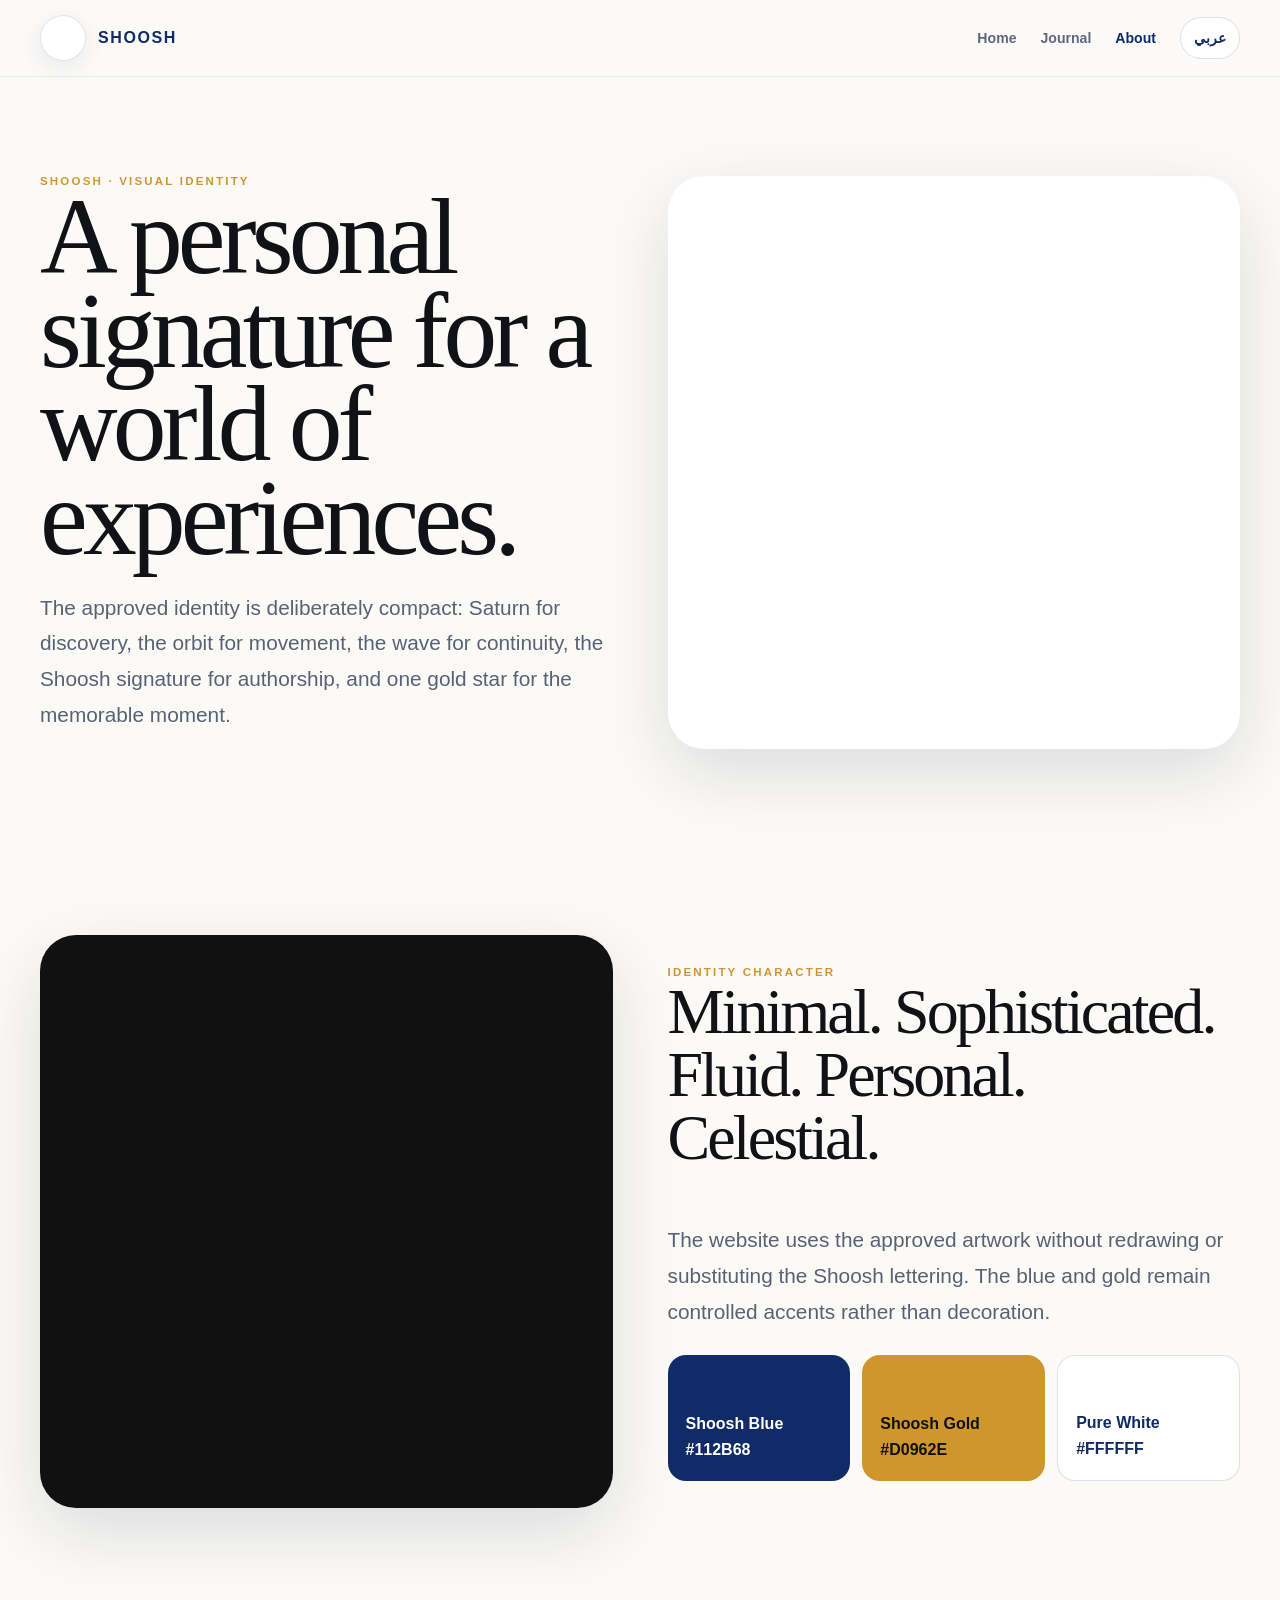
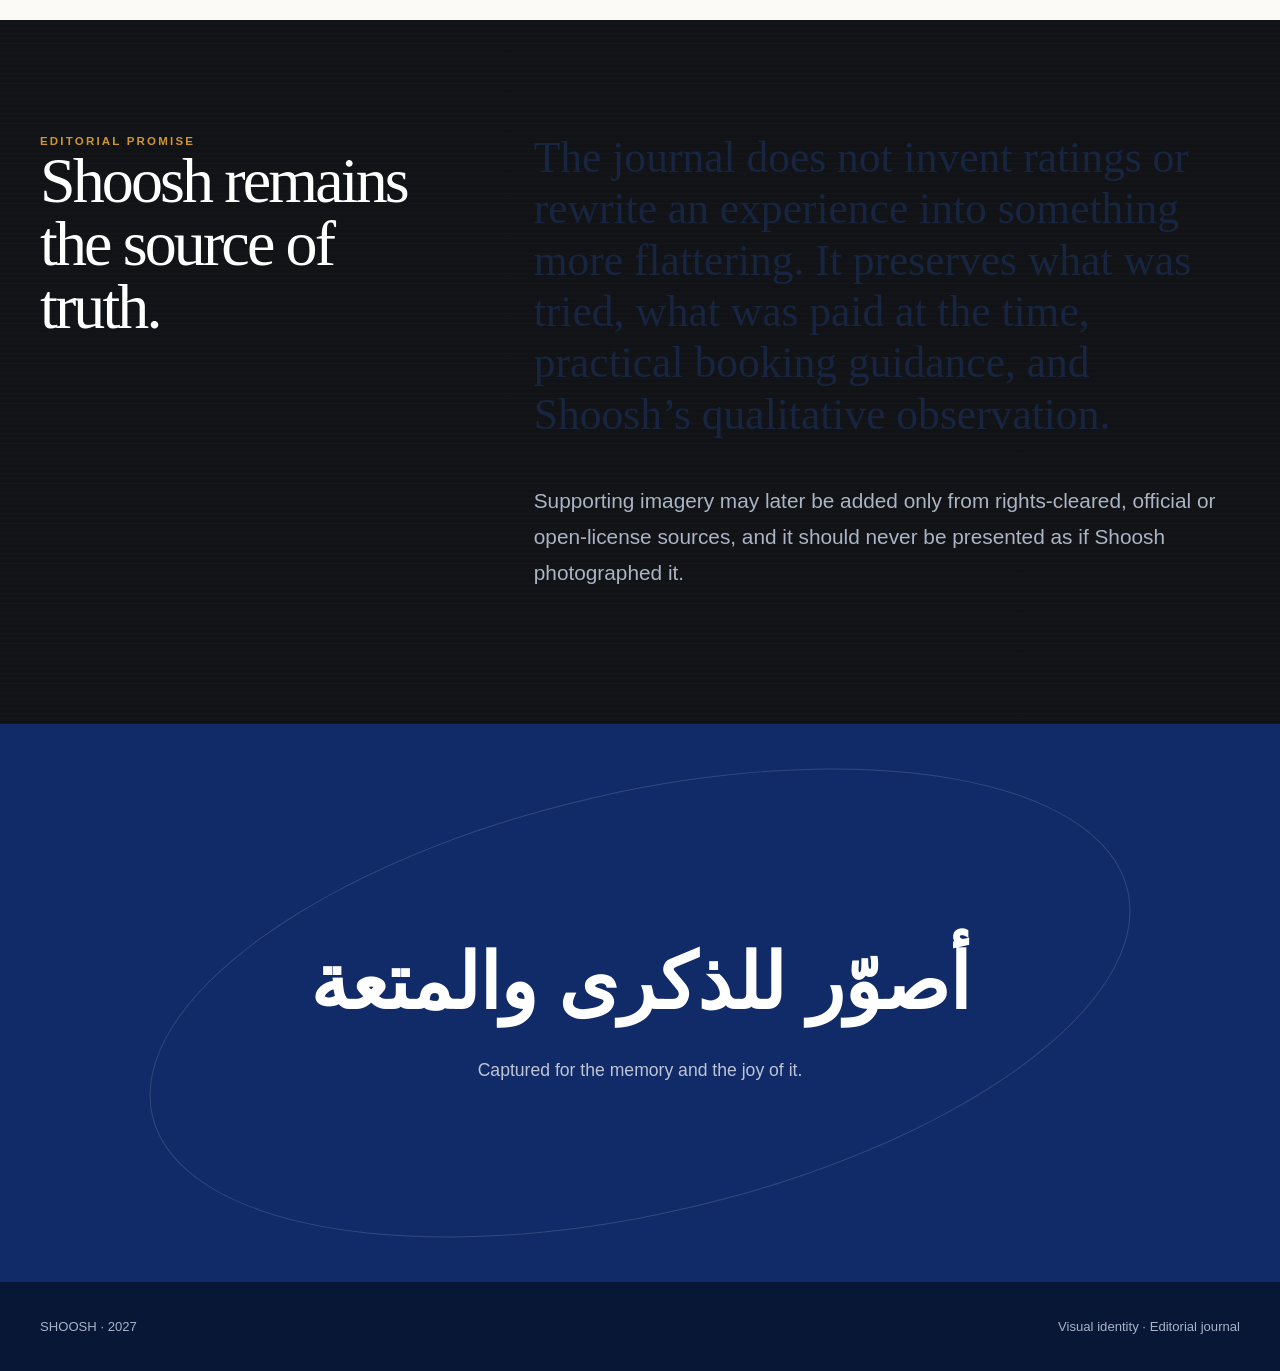
==== about/index.html @ 34177a8e "Add Shoosh identity and editorial principles page" ====
<!doctype html><html lang="en" dir="ltr"><head><meta charset="utf-8"><meta name="viewport" content="width=device-width,initial-scale=1"><meta name="theme-color" content="#112B68"><title>About — Shoosh</title><meta name="description" content="The Shoosh 2027 identity and editorial point of view."><link rel="canonical" href="https://ahmedyyya.github.io/Shoosh/about/"><link rel="stylesheet" href="../assets/css/main.css"></head><body><a class="skip" href="#content">Skip to content</a><header class="site-header"><div class="shell nav"><a class="brand" href="/Shoosh/"><span class="brand-mark" data-brand="primary"></span><span>SHOOSH</span></a><nav class="nav-links"><a href="/Shoosh/" data-i18n="home">Home</a><a href="/Shoosh/journal/" data-i18n="journal">Journal</a><a href="/Shoosh/about/" aria-current="page" data-i18n="about">About</a><button class="lang" data-lang-toggle type="button">عربي</button></nav></div></header><main id="content"><section class="about-hero"><div class="shell identity-grid"><div><div class="eyebrow">SHOOSH · VISUAL IDENTITY</div><h1 data-en="A personal signature for a world of experiences." data-ar="توقيع شخصي لعالم من التجارب.">A personal signature for a world of experiences.</h1><p class="lead" data-en="The approved identity is deliberately compact: Saturn for discovery, the orbit for movement, the wave for continuity, the Shoosh signature for authorship, and one gold star for the memorable moment." data-ar="الهوية المعتمدة مقصودة في بساطتها: زحل للاكتشاف، والمدار للحركة، والموجة للاستمرارية، وتوقيع سوش للحضور الشخصي، ونجمة ذهبية واحدة للحظة التي تستحق أن تبقى.">The approved identity is deliberately compact: Saturn for discovery, the orbit for movement, the wave for continuity, the Shoosh signature for authorship, and one gold star for the memorable moment.</p></div><div class="identity-mark" data-brand="primary" aria-label="Approved Shoosh primary mark"></div></div></section><section class="section"><div class="shell identity-grid"><div class="metal-panel" data-brand="metallic" aria-label="Shoosh metallic identity application"></div><div><div class="eyebrow" data-en="Identity character" data-ar="طابع الهوية">Identity character</div><h2 data-en="Minimal. Sophisticated. Fluid. Personal. Celestial." data-ar="بسيطة. راقية. انسيابية. شخصية. سماوية.">Minimal. Sophisticated. Fluid. Personal. Celestial.</h2><p class="lead" data-en="The website uses the approved artwork without redrawing or substituting the Shoosh lettering. The blue and gold remain controlled accents rather than decoration." data-ar="يستخدم الموقع العمل الفني المعتمد دون إعادة رسم أو استبدال حروف سوش. ويبقى الأزرق والذهبي عنصرين منضبطين في الهوية لا مجرد زخرفة.">The website uses the approved artwork without redrawing or substituting the Shoosh lettering. The blue and gold remain controlled accents rather than decoration.</p><div class="swatches"><div class="swatch blue"><span>Shoosh Blue</span><strong>#112B68</strong></div><div class="swatch gold"><span>Shoosh Gold</span><strong>#D0962E</strong></div><div class="swatch white"><span>Pure White</span><strong>#FFFFFF</strong></div></div></div></div></section><section class="section dark"><div class="shell"><div class="philosophy"><div><div class="eyebrow" data-en="Editorial promise" data-ar="الوعد التحريري">Editorial promise</div><h2 data-en="Shoosh remains the source of truth." data-ar="سوش تبقى مصدر الحقيقة.">Shoosh remains the source of truth.</h2></div><div><p class="statement" data-en="The journal does not invent ratings or rewrite an experience into something more flattering. It preserves what was tried, what was paid at the time, practical booking guidance, and Shoosh’s qualitative observation." data-ar="لا تخترع اليوميات تقييماً رقمياً ولا تعيد صياغة التجربة لتبدو أفضل. بل تحفظ ما تم تجربته، والأسعار وقت الزيارة، ومعلومة الحجز، وملاحظة سوش النوعية.">The journal does not invent ratings or rewrite an experience into something more flattering. It preserves what was tried, what was paid at the time, practical booking guidance, and Shoosh’s qualitative observation.</p><p class="lead" data-en="Supporting imagery may later be added only from rights-cleared, official or open-license sources, and it should never be presented as if Shoosh photographed it." data-ar="يمكن لاحقاً إضافة صور مساندة فقط من مصادر رسمية أو مفتوحة الترخيص وبحقوق استخدام واضحة، ولا تُعرض أبداً كما لو أنها من تصوير سوش.">Supporting imagery may later be added only from rights-cleared, official or open-license sources, and it should never be presented as if Shoosh photographed it.</p></div></div></div></section><section class="manifesto"><div class="shell"><div class="manifesto-ar">أصوّر للذكرى والمتعة</div><div class="manifesto-en">Captured for the memory and the joy of it.</div></div></section></main><footer><div class="shell footer-row"><span>SHOOSH · 2027</span><span>Visual identity · Editorial journal</span></div></footer><script src="../assets/js/media.js" defer></script><script src="../assets/js/app.js" defer></script></body></html>
---- assets/css/main.css ----
:root{--blue:#112B68;--blue-2:#081B45;--gold:#D0962E;--ink:#101218;--muted:#697386;--paper:#FBFAF7;--white:#fff;--line:rgba(17,43,104,.14);--dark:#111317;--radius:28px;--shadow:0 24px 70px rgba(9,25,62,.13);--serif:Georgia,'Times New Roman',serif;--sans:-apple-system,BlinkMacSystemFont,'Segoe UI',Arial,sans-serif}*{box-sizing:border-box}html{scroll-behavior:smooth}body{margin:0;background:var(--paper);color:var(--ink);font-family:var(--sans);line-height:1.6;-webkit-font-smoothing:antialiased}body.rtl{font-family:Tahoma,Arial,sans-serif}::selection{background:var(--gold);color:#081b45}a{color:inherit;text-decoration:none}button,input,select{font:inherit}img{max-width:100%;display:block}.shell{width:min(1200px,calc(100% - 38px));margin:auto}.skip{position:fixed;left:16px;top:-100px;z-index:100;background:#fff;padding:10px 14px;border-radius:10px}.skip:focus{top:16px}.site-header{position:sticky;top:0;z-index:50;background:rgba(251,250,247,.88);backdrop-filter:blur(18px);border-bottom:1px solid rgba(17,43,104,.08)}.nav{height:76px;display:flex;align-items:center;justify-content:space-between;gap:24px}.brand{display:flex;align-items:center;gap:12px;font-weight:900;letter-spacing:.1em;color:var(--blue)}.brand-mark{width:46px;height:46px;border-radius:50%;background:#fff center/cover no-repeat;border:1px solid rgba(17,43,104,.12);box-shadow:0 7px 22px rgba(17,43,104,.08)}.nav-links{display:flex;align-items:center;gap:24px;font-size:.88rem;font-weight:750;color:#31405d}.nav-links a{opacity:.78}.nav-links a:hover,.nav-links a[aria-current=page]{opacity:1;color:var(--blue)}.lang{border:1px solid var(--line);background:#fff;color:var(--blue);font-weight:800;padding:9px 13px;border-radius:999px;cursor:pointer}.menu{display:none}.eyebrow{font-size:.72rem;font-weight:900;letter-spacing:.19em;text-transform:uppercase;color:var(--gold)}h1,h2,h3,p{margin-top:0}h1,h2{font-family:var(--serif);font-weight:500;letter-spacing:-.045em}h1{font-size:clamp(3.6rem,8.4vw,8.2rem);line-height:.87;margin-bottom:25px}h2{font-size:clamp(2.4rem,5vw,4.9rem);line-height:.98}h3{line-height:1.2}.lead{font-size:clamp(1.05rem,1.8vw,1.3rem);line-height:1.72;color:#596274;max-width:720px}.hero{min-height:86vh;display:grid;align-items:center;position:relative;overflow:hidden;background:radial-gradient(circle at 76% 24%,rgba(208,150,46,.12),transparent 24%),radial-gradient(circle at 20% 78%,rgba(17,43,104,.08),transparent 28%),var(--paper)}.hero-grid{padding:86px 0 70px;display:grid;grid-template-columns:1.05fr .95fr;align-items:center;gap:68px}.hero h1 em{font-style:normal;color:var(--blue)}.hero-copy{position:relative;z-index:2}.hero-line{width:95px;height:5px;border-radius:6px;background:linear-gradient(90deg,var(--blue),var(--gold));margin:28px 0}.hero-mark-wrap{display:grid;place-items:center;position:relative;min-height:550px}.hero-mark-wrap:before{content:'';position:absolute;width:78%;aspect-ratio:1;border-radius:50%;box-shadow:0 0 110px rgba(208,150,46,.17)}.hero-mark{width:min(520px,90vw);aspect-ratio:1;background:#fff center/contain no-repeat;border-radius:50%;position:relative;box-shadow:var(--shadow)}.orbit{position:absolute;width:116%;height:43%;border:1px solid rgba(17,43,104,.16);border-radius:50%;transform:rotate(-12deg)}.actions{display:flex;flex-wrap:wrap;gap:11px;margin-top:30px}.button{display:inline-flex;align-items:center;justify-content:center;padding:13px 19px;border:1px solid var(--blue);border-radius:999px;font-weight:850;font-size:.9rem}.button.primary{background:var(--blue);color:#fff}.button:hover{transform:translateY(-1px)}.section{padding:112px 0}.section-head{display:flex;align-items:end;justify-content:space-between;gap:40px;margin-bottom:42px}.section-head>*{margin-bottom:0}.section-head .lead{max-width:470px}.philosophy{display:grid;grid-template-columns:.75fr 1.25fr;gap:70px}.statement{font-family:var(--serif);font-size:clamp(1.8rem,3.4vw,3.3rem);line-height:1.18;color:#172540}.orbit-categories{display:grid;grid-template-columns:repeat(5,1fr);gap:12px;margin-top:55px}.orbit-chip{padding:22px 16px;border:1px solid var(--line);border-radius:22px;background:#fff;min-height:132px;display:flex;flex-direction:column;justify-content:space-between;transition:.25s}.orbit-chip:hover{transform:translateY(-4px);box-shadow:var(--shadow)}.orbit-chip strong{font-family:var(--serif);font-size:1.35rem;color:var(--blue)}.orbit-chip span{font-size:.78rem;color:var(--muted)}.dark{background:var(--dark);color:#fff;position:relative;overflow:hidden}.dark:after{content:'';position:absolute;inset:0;background:repeating-linear-gradient(0deg,rgba(255,255,255,.012) 0 1px,transparent 1px 5px);pointer-events:none}.dark .shell{position:relative;z-index:1}.dark .lead{color:#abb4c4}.feature-grid{display:grid;grid-template-columns:1.25fr .75fr .75fr;grid-auto-rows:300px;gap:16px}.feature-card,.journal-card,.related-card{position:relative;overflow:hidden;border-radius:var(--radius);background:#20252e}.feature-card.big{grid-row:span 2}.media{position:absolute;inset:0;background:linear-gradient(135deg,#263a67,#c49c50);background-size:cover;background-position:center;transition:transform .6s ease}.feature-card:hover .media,.journal-card:hover .media,.related-card:hover .media{transform:scale(1.035)}.shade{position:absolute;inset:0;background:linear-gradient(to top,rgba(5,8,13,.88),rgba(5,8,13,.03) 65%)}.feature-copy{position:absolute;left:23px;right:23px;bottom:21px;z-index:2}.feature-copy .eyebrow{font-size:.66rem}.feature-copy h3{font-family:var(--serif);font-size:1.5rem;margin:7px 0 0}.feature-copy p{font-size:.88rem;color:#c7cfdb;margin:8px 0 0}.journal-tools{display:grid;grid-template-columns:2fr repeat(3,1fr);gap:10px;margin:30px 0}.field{width:100%;border:1px solid var(--line);background:#fff;border-radius:14px;padding:12px 14px;color:#26334f}.result-count{font-size:.82rem;color:var(--muted);margin:4px 0 20px}.journal-grid{display:grid;grid-template-columns:repeat(3,1fr);gap:22px}.journal-card{background:#fff;border:1px solid var(--line);box-shadow:0 9px 35px rgba(17,43,104,.05);min-height:430px;color:var(--ink)}.card-media{height:235px;position:relative;overflow:hidden}.journal-card .media{height:100%}.card-body{padding:20px}.card-top{display:flex;justify-content:space-between;align-items:center;gap:12px;font-size:.72rem}.category{color:var(--gold);text-transform:uppercase;letter-spacing:.13em;font-weight:900}.place{color:var(--muted)}.journal-card h3{font-family:var(--serif);font-size:1.45rem;color:var(--blue);margin:9px 0 8px}.journal-card p{font-size:.9rem;line-height:1.56;color:#687181}.meta-row{display:flex;flex-wrap:wrap;gap:7px;margin-top:15px}.tag{font-size:.68rem;padding:6px 9px;border-radius:999px;background:#f2f4f8;color:#506078}.story-hero{padding:70px 0 40px}.story-grid{display:grid;grid-template-columns:1.1fr .9fr;gap:50px;align-items:end}.story-visual{height:min(68vh,690px);min-height:480px;border-radius:34px;overflow:hidden;position:relative;box-shadow:var(--shadow);background:#263a67}.story-visual .media{position:absolute}.story-title h1{font-size:clamp(3rem,7vw,6.5rem)}.story-kicker{display:flex;flex-wrap:wrap;gap:8px;margin-bottom:17px}.story-kicker span{font-size:.72rem;padding:7px 10px;border-radius:999px;background:#fff;border:1px solid var(--line);color:#526078}.story-body{padding:50px 0 110px}.story-columns{display:grid;grid-template-columns:minmax(0,1.35fr) minmax(280px,.65fr);gap:60px}.prose h2{font-size:2.35rem;margin:45px 0 18px}.prose p{font-size:1.05rem;line-height:1.8;color:#465166}.quote{padding:25px 27px;border-left:4px solid var(--gold);background:#fff;border-radius:0 18px 18px 0;font-family:var(--serif);font-size:1.35rem;line-height:1.55;color:#1f315b}.rtl .quote{border-left:0;border-right:4px solid var(--gold);border-radius:18px 0 0 18px}.dish-list{border-top:1px solid var(--line)}.dish{display:flex;justify-content:space-between;gap:20px;padding:14px 0;border-bottom:1px solid var(--line)}.dish span:last-child{font-weight:850;color:var(--blue);white-space:nowrap}.facts{position:sticky;top:98px;background:#fff;border:1px solid var(--line);border-radius:24px;padding:24px;box-shadow:0 10px 30px rgba(17,43,104,.06)}.facts h3{font-family:var(--serif);font-size:1.4rem;color:var(--blue)}.fact{padding:12px 0;border-bottom:1px solid var(--line)}.fact:last-child{border:0}.fact small{display:block;color:var(--muted);font-size:.68rem;text-transform:uppercase;letter-spacing:.11em}.fact strong{display:block;margin-top:2px}.related{display:grid;grid-template-columns:repeat(3,1fr);gap:16px}.related-card{height:280px}.about-hero{padding:95px 0 70px}.identity-grid{display:grid;grid-template-columns:1fr 1fr;gap:55px;align-items:center}.identity-mark{aspect-ratio:1;border-radius:36px;background:#fff center/80% no-repeat;box-shadow:var(--shadow)}.metal-panel{aspect-ratio:1;border-radius:36px;background:#111 center/cover no-repeat;box-shadow:var(--shadow)}.swatches{display:grid;grid-template-columns:repeat(3,1fr);gap:12px;margin-top:25px}.swatch{border-radius:18px;padding:18px;min-height:126px;display:flex;flex-direction:column;justify-content:flex-end;font-weight:800}.swatch.blue{background:#112B68;color:#fff}.swatch.gold{background:#D0962E;color:#111}.swatch.white{background:#fff;border:1px solid var(--line);color:#112B68}.source-note{padding:22px;border:1px solid var(--line);background:#fff;border-radius:18px;color:#5d6678}.manifesto{min-height:62vh;display:grid;place-items:center;text-align:center;background:var(--blue);color:#fff;position:relative;overflow:hidden}.manifesto:before{content:'';position:absolute;width:1000px;height:420px;border:1px solid rgba(255,255,255,.14);border-radius:50%;transform:rotate(-13deg)}.manifesto>div{position:relative;z-index:1}.manifesto-ar{font-size:clamp(2.3rem,6vw,5.8rem);font-weight:850}.manifesto-en{opacity:.72;font-size:1.1rem;margin-top:12px}footer{background:#081735;color:#a8b3c8;padding:34px 0;font-size:.82rem}.footer-row{display:flex;justify-content:space-between;gap:25px}.empty{grid-column:1/-1;padding:60px;text-align:center;color:var(--muted);background:#fff;border-radius:24px}.reveal{opacity:0;transform:translateY(18px);transition:.65s ease}.reveal.visible{opacity:1;transform:none}.rtl{text-align:right}.rtl .feature-copy{left:23px;right:23px}.rtl .card-top,.rtl .dish,.rtl .footer-row{direction:rtl}@media(max-width:900px){.nav-links a{display:none}.hero-grid,.philosophy,.story-grid,.story-columns,.identity-grid{grid-template-columns:1fr}.hero-grid{padding-top:55px}.hero-mark-wrap{min-height:460px}.feature-grid{grid-template-columns:1fr 1fr;grid-auto-rows:260px}.feature-card.big{grid-column:span 2;grid-row:span 1}.orbit-categories{grid-template-columns:repeat(2,1fr)}.journal-grid{grid-template-columns:repeat(2,1fr)}.journal-tools{grid-template-columns:1fr 1fr}.facts{position:static}.story-title{order:-1}.story-visual{min-height:420px}.identity-grid{gap:25px}}@media(max-width:620px){.shell{width:min(100% - 28px,1200px)}.nav{height:68px}.brand span{font-size:.84rem}.hero{min-height:auto}.hero-grid{padding:55px 0}.hero-mark-wrap{min-height:350px}.hero-mark{width:310px}.section{padding:82px 0}.section-head{display:block}.section-head .lead{margin-top:16px}.orbit-categories{grid-template-columns:1fr 1fr}.feature-grid,.journal-grid,.related{grid-template-columns:1fr}.feature-card.big{grid-column:auto}.journal-tools{grid-template-columns:1fr}.story-visual{min-height:340px;height:52vh}.story-body{padding-bottom:80px}.swatches{grid-template-columns:1fr}.footer-row{display:block}.manifesto{min-height:52vh}}@media(prefers-reduced-motion:reduce){*{scroll-behavior:auto!important}.reveal{opacity:1;transform:none;transition:none}.media{transition:none}}
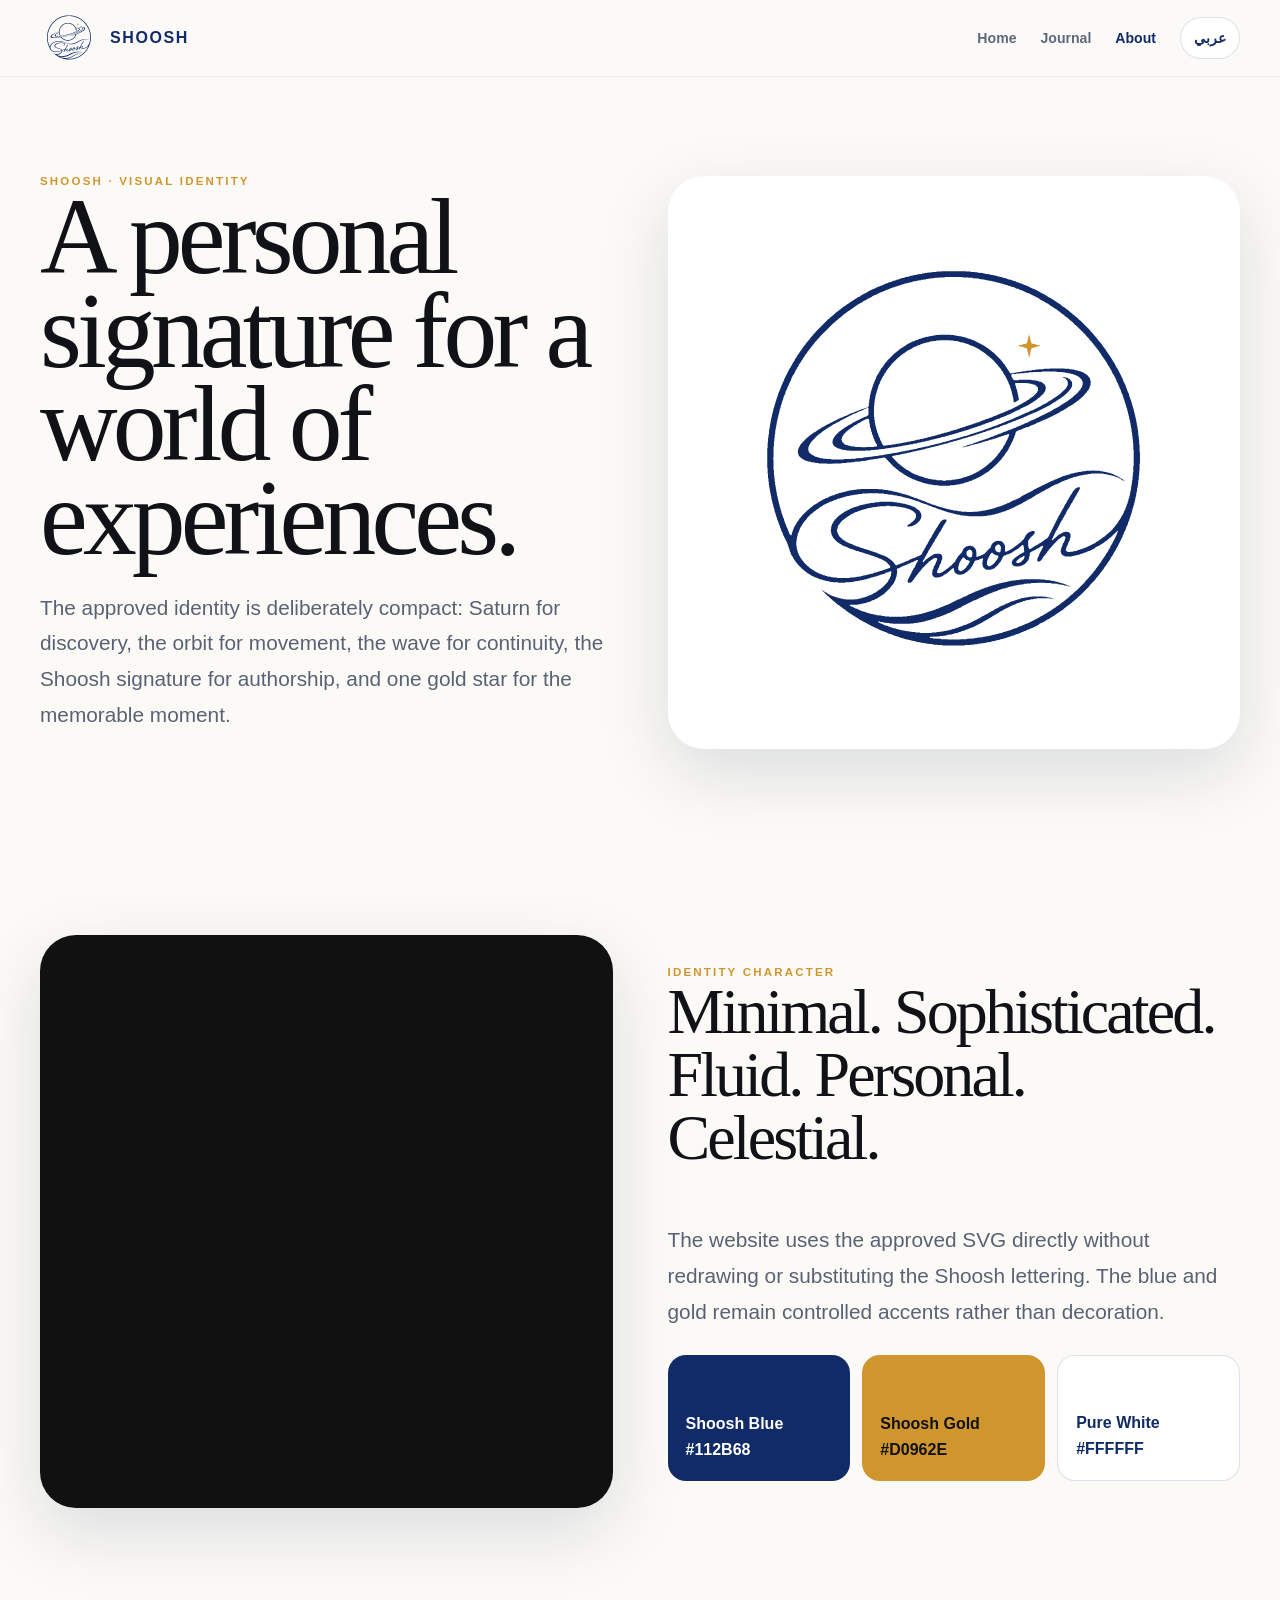
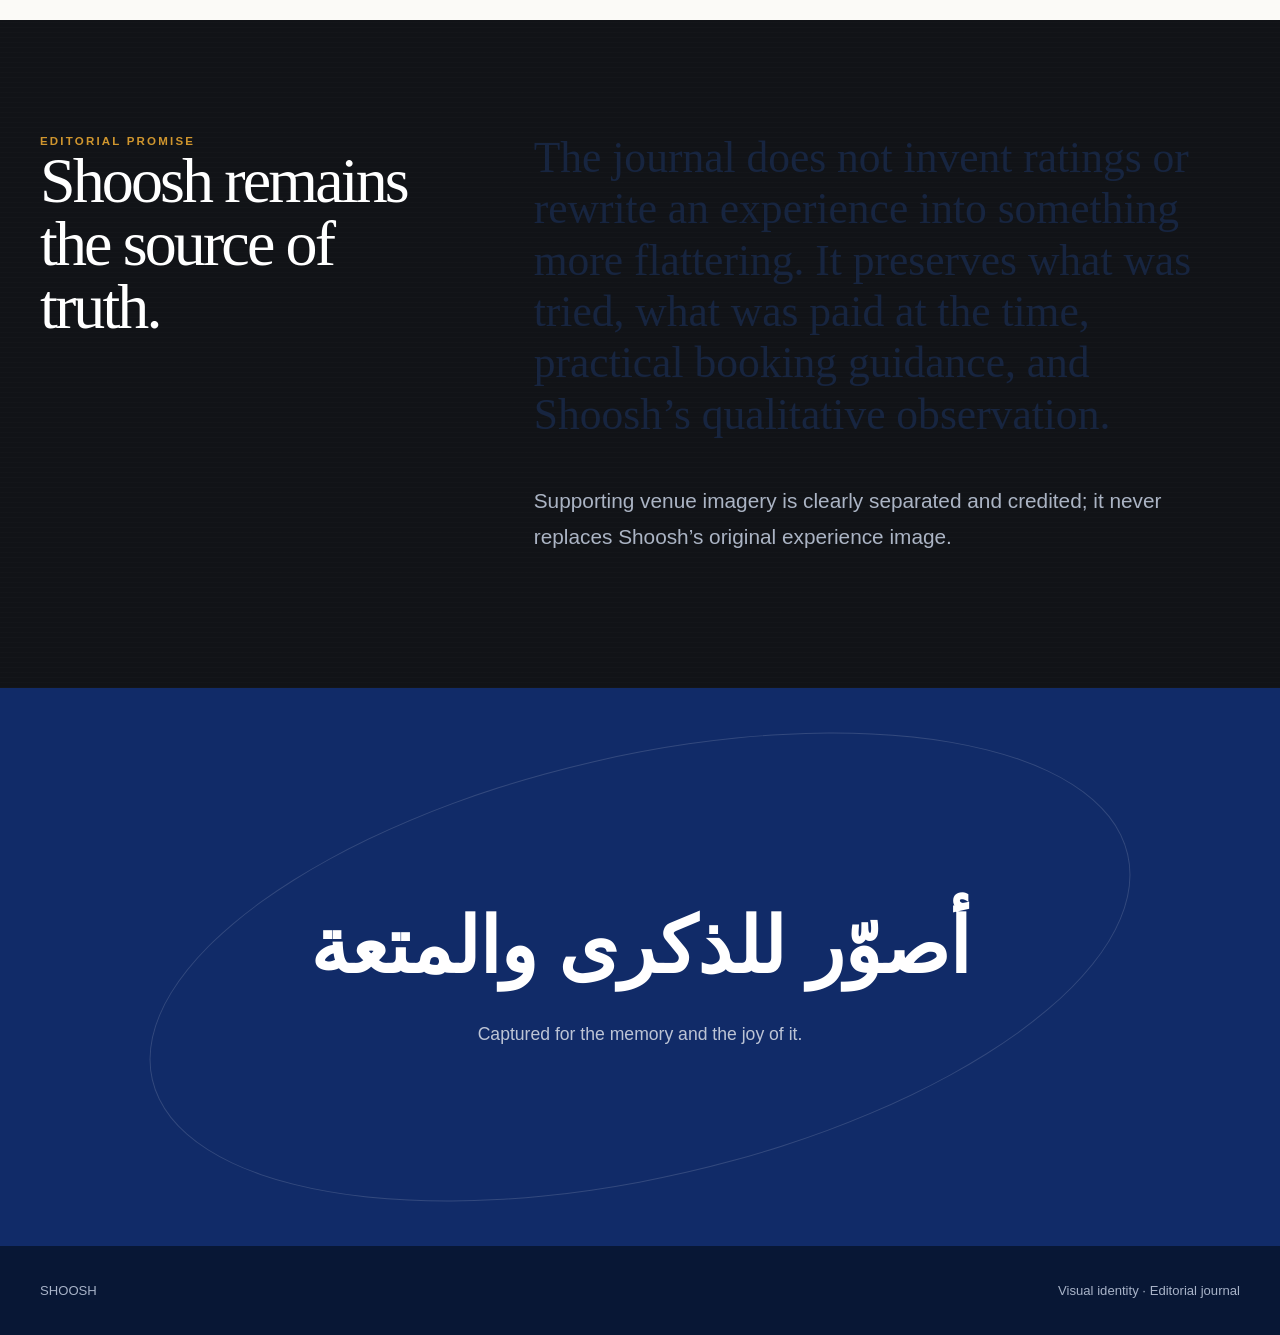
==== commit 90b5c6f0: "Use authoritative Shoosh identity on about page" ====
--- a/about/index.html
+++ b/about/index.html
@@ -1 +1 @@
-<!doctype html><html lang="en" dir="ltr"><head><meta charset="utf-8"><meta name="viewport" content="width=device-width,initial-scale=1"><meta name="theme-color" content="#112B68"><title>About — Shoosh</title><meta name="description" content="The Shoosh 2027 identity and editorial point of view."><link rel="canonical" href="https://ahmedyyya.github.io/Shoosh/about/"><link rel="stylesheet" href="../assets/css/main.css"></head><body><a class="skip" href="#content">Skip to content</a><header class="site-header"><div class="shell nav"><a class="brand" href="/Shoosh/"><span class="brand-mark" data-brand="primary"></span><span>SHOOSH</span></a><nav class="nav-links"><a href="/Shoosh/" data-i18n="home">Home</a><a href="/Shoosh/journal/" data-i18n="journal">Journal</a><a href="/Shoosh/about/" aria-current="page" data-i18n="about">About</a><button class="lang" data-lang-toggle type="button">عربي</button></nav></div></header><main id="content"><section class="about-hero"><div class="shell identity-grid"><div><div class="eyebrow">SHOOSH · VISUAL IDENTITY</div><h1 data-en="A personal signature for a world of experiences." data-ar="توقيع شخصي لعالم من التجارب.">A personal signature for a world of experiences.</h1><p class="lead" data-en="The approved identity is deliberately compact: Saturn for discovery, the orbit for movement, the wave for continuity, the Shoosh signature for authorship, and one gold star for the memorable moment." data-ar="الهوية المعتمدة مقصودة في بساطتها: زحل للاكتشاف، والمدار للحركة، والموجة للاستمرارية، وتوقيع سوش للحضور الشخصي، ونجمة ذهبية واحدة للحظة التي تستحق أن تبقى.">The approved identity is deliberately compact: Saturn for discovery, the orbit for movement, the wave for continuity, the Shoosh signature for authorship, and one gold star for the memorable moment.</p></div><div class="identity-mark" data-brand="primary" aria-label="Approved Shoosh primary mark"></div></div></section><section class="section"><div class="shell identity-grid"><div class="metal-panel" data-brand="metallic" aria-label="Shoosh metallic identity application"></div><div><div class="eyebrow" data-en="Identity character" data-ar="طابع الهوية">Identity character</div><h2 data-en="Minimal. Sophisticated. Fluid. Personal. Celestial." data-ar="بسيطة. راقية. انسيابية. شخصية. سماوية.">Minimal. Sophisticated. Fluid. Personal. Celestial.</h2><p class="lead" data-en="The website uses the approved artwork without redrawing or substituting the Shoosh lettering. The blue and gold remain controlled accents rather than decoration." data-ar="يستخدم الموقع العمل الفني المعتمد دون إعادة رسم أو استبدال حروف سوش. ويبقى الأزرق والذهبي عنصرين منضبطين في الهوية لا مجرد زخرفة.">The website uses the approved artwork without redrawing or substituting the Shoosh lettering. The blue and gold remain controlled accents rather than decoration.</p><div class="swatches"><div class="swatch blue"><span>Shoosh Blue</span><strong>#112B68</strong></div><div class="swatch gold"><span>Shoosh Gold</span><strong>#D0962E</strong></div><div class="swatch white"><span>Pure White</span><strong>#FFFFFF</strong></div></div></div></div></section><section class="section dark"><div class="shell"><div class="philosophy"><div><div class="eyebrow" data-en="Editorial promise" data-ar="الوعد التحريري">Editorial promise</div><h2 data-en="Shoosh remains the source of truth." data-ar="سوش تبقى مصدر الحقيقة.">Shoosh remains the source of truth.</h2></div><div><p class="statement" data-en="The journal does not invent ratings or rewrite an experience into something more flattering. It preserves what was tried, what was paid at the time, practical booking guidance, and Shoosh’s qualitative observation." data-ar="لا تخترع اليوميات تقييماً رقمياً ولا تعيد صياغة التجربة لتبدو أفضل. بل تحفظ ما تم تجربته، والأسعار وقت الزيارة، ومعلومة الحجز، وملاحظة سوش النوعية.">The journal does not invent ratings or rewrite an experience into something more flattering. It preserves what was tried, what was paid at the time, practical booking guidance, and Shoosh’s qualitative observation.</p><p class="lead" data-en="Supporting imagery may later be added only from rights-cleared, official or open-license sources, and it should never be presented as if Shoosh photographed it." data-ar="يمكن لاحقاً إضافة صور مساندة فقط من مصادر رسمية أو مفتوحة الترخيص وبحقوق استخدام واضحة، ولا تُعرض أبداً كما لو أنها من تصوير سوش.">Supporting imagery may later be added only from rights-cleared, official or open-license sources, and it should never be presented as if Shoosh photographed it.</p></div></div></div></section><section class="manifesto"><div class="shell"><div class="manifesto-ar">أصوّر للذكرى والمتعة</div><div class="manifesto-en">Captured for the memory and the joy of it.</div></div></section></main><footer><div class="shell footer-row"><span>SHOOSH · 2027</span><span>Visual identity · Editorial journal</span></div></footer><script src="../assets/js/media.js" defer></script><script src="../assets/js/app.js" defer></script></body></html>+<!doctype html><html lang="en" dir="ltr"><head><meta charset="utf-8"><meta name="viewport" content="width=device-width,initial-scale=1"><meta name="theme-color" content="#112B68"><title>About — Shoosh</title><meta name="description" content="The approved Shoosh visual identity and editorial point of view."><link rel="canonical" href="https://ahmedyyya.github.io/Shoosh/about/"><link rel="stylesheet" href="../assets/css/main.css"><link rel="stylesheet" href="../assets/css/brand-v2.css"></head><body><a class="skip" href="#content">Skip to content</a><header class="site-header"><div class="shell nav"><a class="brand" href="/Shoosh/"><img class="brand-logo-img" src="../assets/images/brand/shoosh-primary.svg" alt="Shoosh"><span>SHOOSH</span></a><nav class="nav-links"><a href="/Shoosh/" data-i18n="home">Home</a><a href="/Shoosh/journal/" data-i18n="journal">Journal</a><a href="/Shoosh/about/" aria-current="page" data-i18n="about">About</a><button class="lang" data-lang-toggle type="button">عربي</button></nav></div></header><main id="content"><section class="about-hero"><div class="shell identity-grid"><div><div class="eyebrow">SHOOSH · VISUAL IDENTITY</div><h1 data-en="A personal signature for a world of experiences." data-ar="توقيع شخصي لعالم من التجارب.">A personal signature for a world of experiences.</h1><p class="lead" data-en="The approved identity is deliberately compact: Saturn for discovery, the orbit for movement, the wave for continuity, the Shoosh signature for authorship, and one gold star for the memorable moment." data-ar="الهوية المعتمدة مقصودة في بساطتها: زحل للاكتشاف، والمدار للحركة، والموجة للاستمرارية، وتوقيع سوش للحضور الشخصي، ونجمة ذهبية واحدة للحظة التي تستحق أن تبقى.">The approved identity is deliberately compact: Saturn for discovery, the orbit for movement, the wave for continuity, the Shoosh signature for authorship, and one gold star for the memorable moment.</p></div><div class="identity-mark" aria-label="Approved Shoosh primary mark"><img class="identity-logo-img" src="../assets/images/brand/shoosh-primary.svg" alt="Approved Shoosh primary logo"></div></div></section><section class="section"><div class="shell identity-grid"><div class="metal-panel" data-brand="metallic" aria-label="Shoosh metallic identity application"></div><div><div class="eyebrow" data-en="Identity character" data-ar="طابع الهوية">Identity character</div><h2 data-en="Minimal. Sophisticated. Fluid. Personal. Celestial." data-ar="بسيطة. راقية. انسيابية. شخصية. سماوية.">Minimal. Sophisticated. Fluid. Personal. Celestial.</h2><p class="lead" data-en="The website uses the approved SVG directly without redrawing or substituting the Shoosh lettering. The blue and gold remain controlled accents rather than decoration." data-ar="يستخدم الموقع ملف SVG المعتمد مباشرة دون إعادة رسم أو استبدال حروف سوش. ويبقى الأزرق والذهبي عنصرين منضبطين في الهوية لا مجرد زخرفة.">The website uses the approved SVG directly without redrawing or substituting the Shoosh lettering. The blue and gold remain controlled accents rather than decoration.</p><div class="swatches"><div class="swatch blue"><span>Shoosh Blue</span><strong>#112B68</strong></div><div class="swatch gold"><span>Shoosh Gold</span><strong>#D0962E</strong></div><div class="swatch white"><span>Pure White</span><strong>#FFFFFF</strong></div></div></div></div></section><section class="section dark"><div class="shell"><div class="philosophy"><div><div class="eyebrow" data-en="Editorial promise" data-ar="الوعد التحريري">Editorial promise</div><h2 data-en="Shoosh remains the source of truth." data-ar="سوش تبقى مصدر الحقيقة.">Shoosh remains the source of truth.</h2></div><div><p class="statement" data-en="The journal does not invent ratings or rewrite an experience into something more flattering. It preserves what was tried, what was paid at the time, practical booking guidance, and Shoosh’s qualitative observation." data-ar="لا تخترع اليوميات تقييماً رقمياً ولا تعيد صياغة التجربة لتبدو أفضل. بل تحفظ ما تم تجربته، والأسعار وقت الزيارة، ومعلومة الحجز، وملاحظة سوش النوعية.">The journal does not invent ratings or rewrite an experience into something more flattering. It preserves what was tried, what was paid at the time, practical booking guidance, and Shoosh’s qualitative observation.</p><p class="lead" data-en="Supporting venue imagery is clearly separated and credited; it never replaces Shoosh’s original experience image." data-ar="تُفصل الصور المساندة للمكان بوضوح وتُنسب إلى مصدرها؛ ولا تحل أبداً محل صورة تجربة سوش الأصلية.">Supporting venue imagery is clearly separated and credited; it never replaces Shoosh’s original experience image.</p></div></div></div></section><section class="manifesto"><div class="shell"><div class="manifesto-ar">أصوّر للذكرى والمتعة</div><div class="manifesto-en">Captured for the memory and the joy of it.</div></div></section></main><footer><div class="shell footer-row"><span>SHOOSH</span><span>Visual identity · Editorial journal</span></div></footer><script src="../assets/js/lang-init.js" defer></script><script src="../assets/js/media.js" defer></script><script src="../assets/js/app.js" defer></script></body></html>
--- a/assets/css/brand-v2.css
+++ b/assets/css/brand-v2.css
@@ -0,0 +1,2 @@
+/* Shoosh 2027 locked identity overlay — authoritative SVG #112B68 / #D0962E / #FFFFFF */
+.brand-logo-img{width:58px;height:58px;object-fit:contain;display:block}.hero{min-height:91vh}.hero-grid{grid-template-columns:.94fr 1.06fr}.hero-mark-wrap{min-height:610px}.hero-logo-img{width:min(590px,92vw);height:auto;position:relative;z-index:3;filter:drop-shadow(0 24px 36px rgba(17,43,104,.12))}.hero-mark-wrap:before{width:82%;box-shadow:0 0 120px rgba(208,150,46,.13)}.identity-mark{display:grid;place-items:center;padding:7%;background:#fff}.identity-logo-img{width:100%;height:100%;object-fit:contain}.original-badge{position:absolute;left:18px;bottom:18px;z-index:3;background:rgba(255,255,255,.94);color:#112B68;font-size:.72rem;font-weight:850;padding:8px 11px;border-radius:999px;box-shadow:0 8px 20px rgba(0,0,0,.14)}.rtl .original-badge{left:auto;right:18px}.price-note{font-size:.86rem!important;background:rgba(208,150,46,.09);border-left:3px solid #D0962E;padding:14px 16px;border-radius:0 12px 12px 0;margin-top:18px}.rtl .price-note{border-left:0;border-right:3px solid #D0962E;border-radius:12px 0 0 12px}.support-media{margin:52px 0 34px}.support-figure{margin:12px 0 0;background:#fff;border:1px solid rgba(17,43,104,.14);border-radius:24px;overflow:hidden;box-shadow:0 12px 34px rgba(17,43,104,.08)}.support-figure img{width:100%;max-height:620px;object-fit:cover;background:#eef1f6}.support-figure figcaption{padding:18px 20px;display:grid;gap:5px;color:#5e687a;font-size:.82rem}.support-figure figcaption strong{color:#112B68;font-size:.92rem}.support-figure figcaption a{color:#112B68;font-weight:800;margin-top:5px}.support-media-note{opacity:.84}.brand-authority-note{display:inline-flex;align-items:center;gap:7px;color:#687181;font-size:.72rem}.brand-authority-note:before{content:'✦';color:#D0962E}@media(max-width:900px){.hero-grid{grid-template-columns:1fr}.hero-copy{text-align:center}.hero-copy .lead{margin-left:auto;margin-right:auto}.hero-line{margin-left:auto;margin-right:auto}.actions{justify-content:center}.hero-mark-wrap{min-height:520px}}@media(max-width:620px){.brand-logo-img{width:48px;height:48px}.hero-mark-wrap{min-height:380px}.hero-logo-img{width:350px}.support-figure img{max-height:420px}}
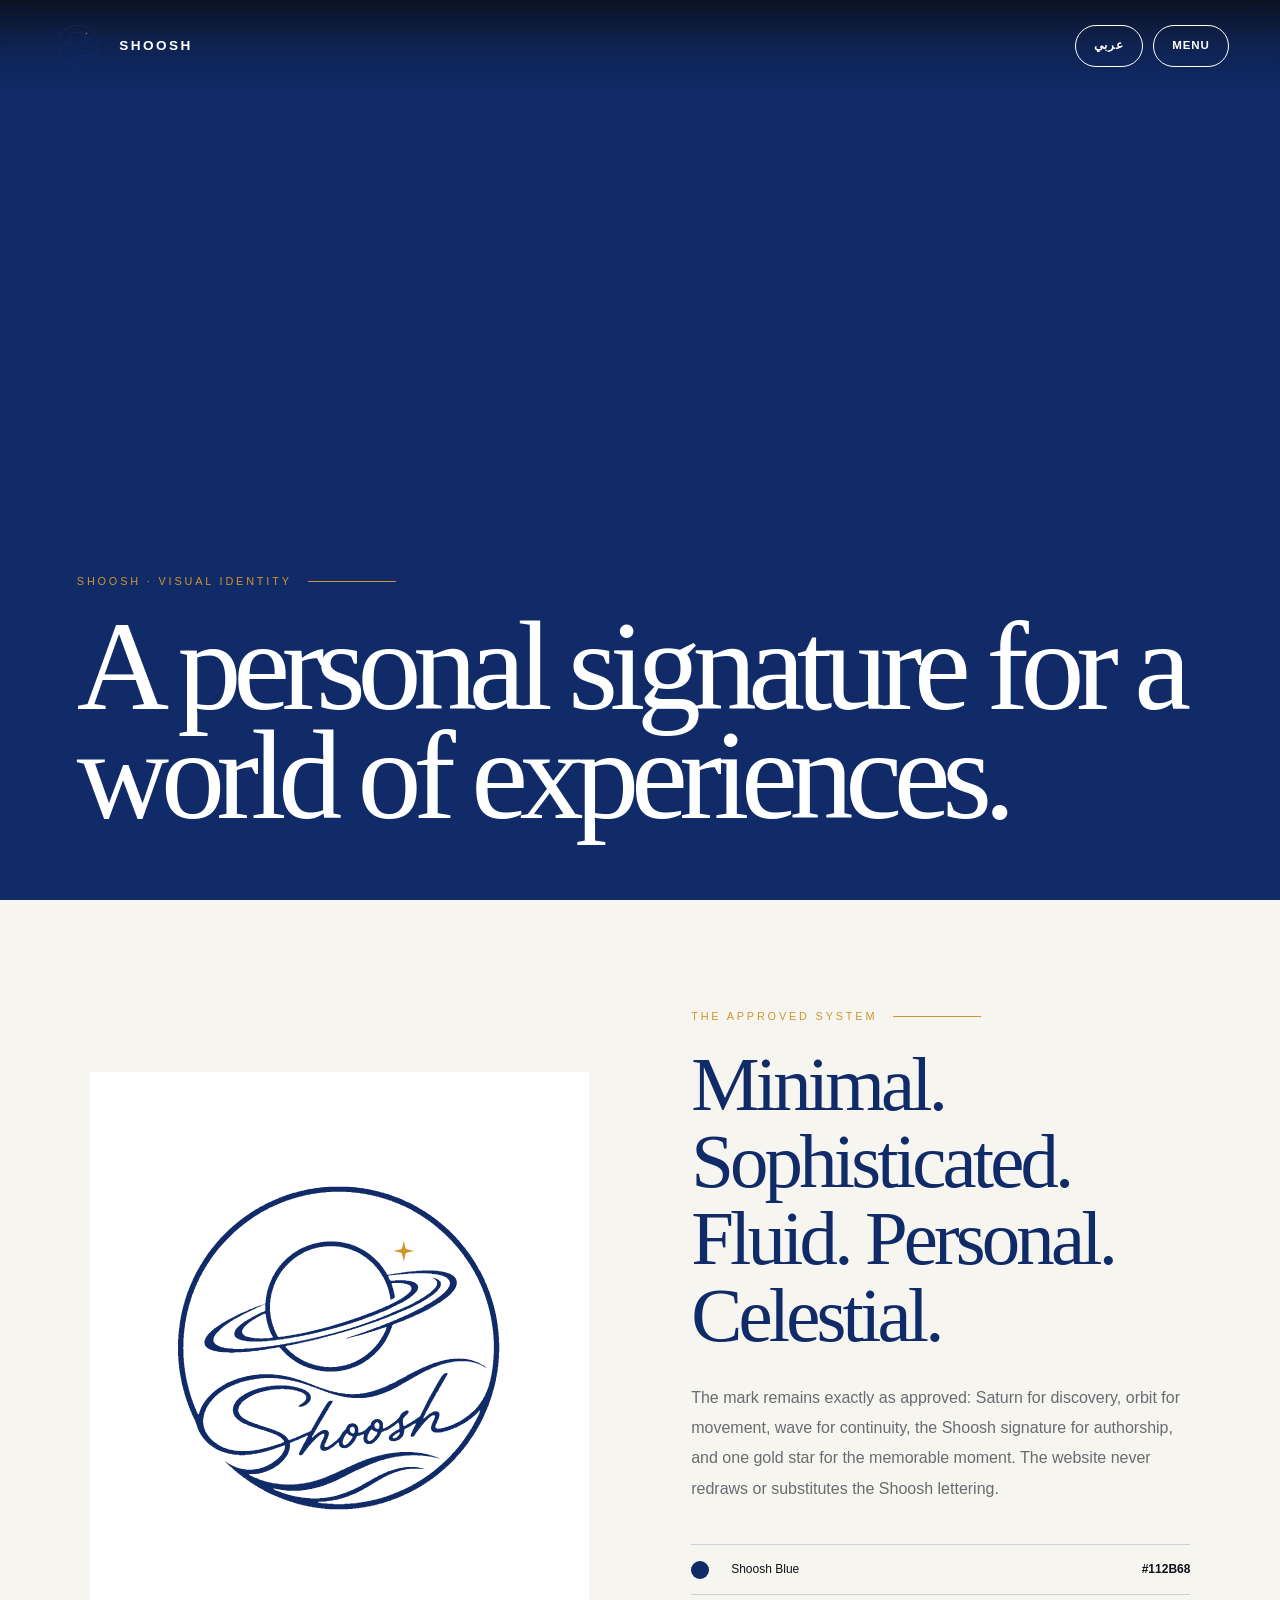
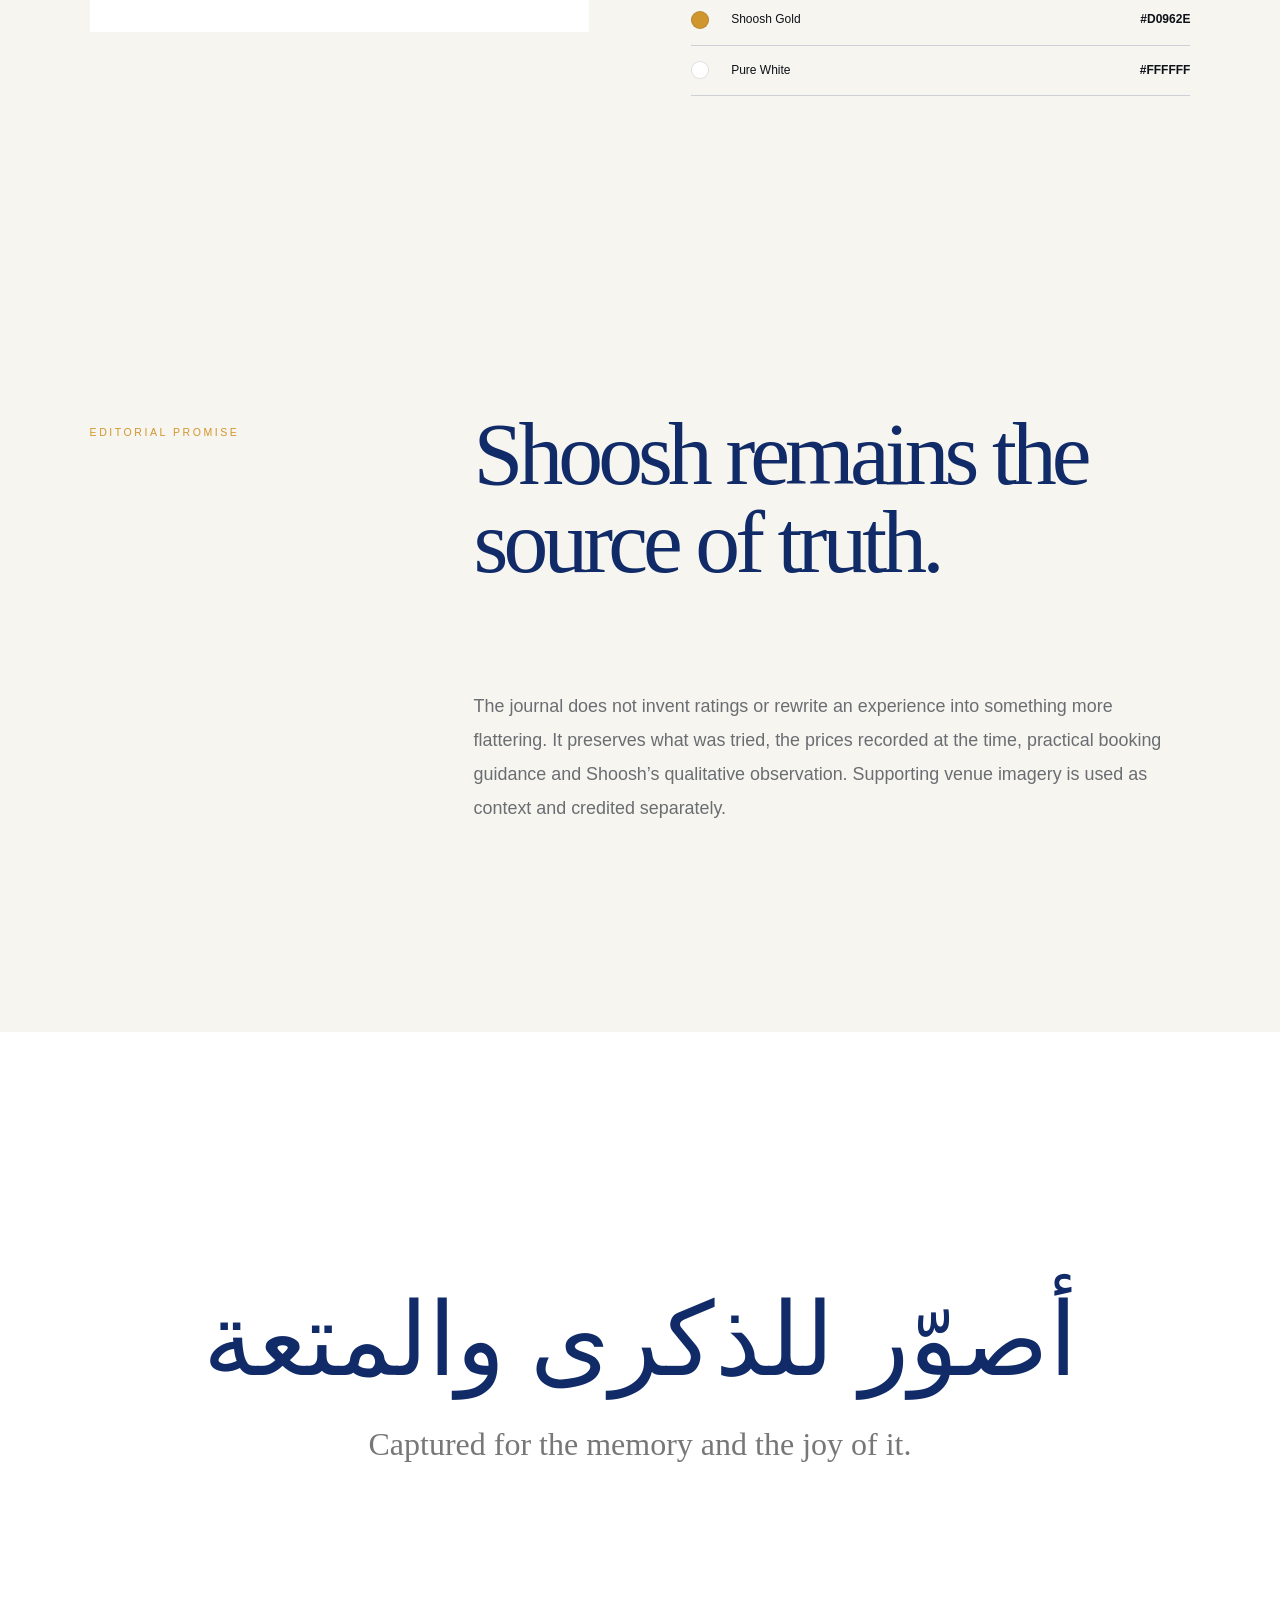
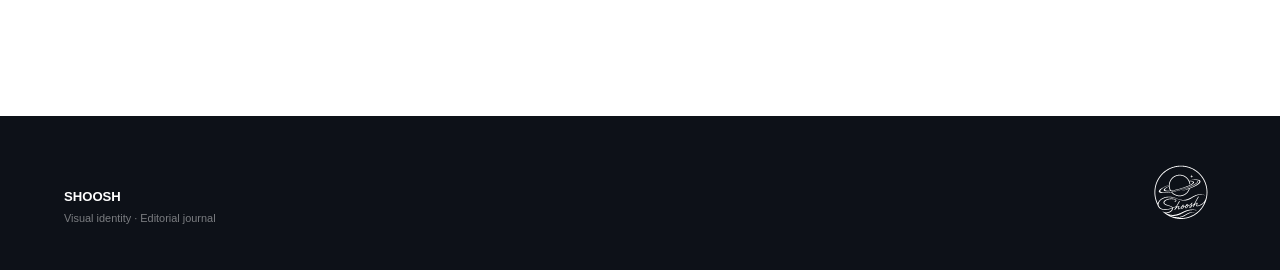
==== commit d79b3989: "Rebuild Shoosh identity page in cinematic editorial language" ====
--- a/about/index.html
+++ b/about/index.html
@@ -1 +1 @@
-<!doctype html><html lang="en" dir="ltr"><head><meta charset="utf-8"><meta name="viewport" content="width=device-width,initial-scale=1"><meta name="theme-color" content="#112B68"><title>About — Shoosh</title><meta name="description" content="The approved Shoosh visual identity and editorial point of view."><link rel="canonical" href="https://ahmedyyya.github.io/Shoosh/about/"><link rel="stylesheet" href="../assets/css/main.css"><link rel="stylesheet" href="../assets/css/brand-v2.css"></head><body><a class="skip" href="#content">Skip to content</a><header class="site-header"><div class="shell nav"><a class="brand" href="/Shoosh/"><img class="brand-logo-img" src="../assets/images/brand/shoosh-primary.svg" alt="Shoosh"><span>SHOOSH</span></a><nav class="nav-links"><a href="/Shoosh/" data-i18n="home">Home</a><a href="/Shoosh/journal/" data-i18n="journal">Journal</a><a href="/Shoosh/about/" aria-current="page" data-i18n="about">About</a><button class="lang" data-lang-toggle type="button">عربي</button></nav></div></header><main id="content"><section class="about-hero"><div class="shell identity-grid"><div><div class="eyebrow">SHOOSH · VISUAL IDENTITY</div><h1 data-en="A personal signature for a world of experiences." data-ar="توقيع شخصي لعالم من التجارب.">A personal signature for a world of experiences.</h1><p class="lead" data-en="The approved identity is deliberately compact: Saturn for discovery, the orbit for movement, the wave for continuity, the Shoosh signature for authorship, and one gold star for the memorable moment." data-ar="الهوية المعتمدة مقصودة في بساطتها: زحل للاكتشاف، والمدار للحركة، والموجة للاستمرارية، وتوقيع سوش للحضور الشخصي، ونجمة ذهبية واحدة للحظة التي تستحق أن تبقى.">The approved identity is deliberately compact: Saturn for discovery, the orbit for movement, the wave for continuity, the Shoosh signature for authorship, and one gold star for the memorable moment.</p></div><div class="identity-mark" aria-label="Approved Shoosh primary mark"><img class="identity-logo-img" src="../assets/images/brand/shoosh-primary.svg" alt="Approved Shoosh primary logo"></div></div></section><section class="section"><div class="shell identity-grid"><div class="metal-panel" data-brand="metallic" aria-label="Shoosh metallic identity application"></div><div><div class="eyebrow" data-en="Identity character" data-ar="طابع الهوية">Identity character</div><h2 data-en="Minimal. Sophisticated. Fluid. Personal. Celestial." data-ar="بسيطة. راقية. انسيابية. شخصية. سماوية.">Minimal. Sophisticated. Fluid. Personal. Celestial.</h2><p class="lead" data-en="The website uses the approved SVG directly without redrawing or substituting the Shoosh lettering. The blue and gold remain controlled accents rather than decoration." data-ar="يستخدم الموقع ملف SVG المعتمد مباشرة دون إعادة رسم أو استبدال حروف سوش. ويبقى الأزرق والذهبي عنصرين منضبطين في الهوية لا مجرد زخرفة.">The website uses the approved SVG directly without redrawing or substituting the Shoosh lettering. The blue and gold remain controlled accents rather than decoration.</p><div class="swatches"><div class="swatch blue"><span>Shoosh Blue</span><strong>#112B68</strong></div><div class="swatch gold"><span>Shoosh Gold</span><strong>#D0962E</strong></div><div class="swatch white"><span>Pure White</span><strong>#FFFFFF</strong></div></div></div></div></section><section class="section dark"><div class="shell"><div class="philosophy"><div><div class="eyebrow" data-en="Editorial promise" data-ar="الوعد التحريري">Editorial promise</div><h2 data-en="Shoosh remains the source of truth." data-ar="سوش تبقى مصدر الحقيقة.">Shoosh remains the source of truth.</h2></div><div><p class="statement" data-en="The journal does not invent ratings or rewrite an experience into something more flattering. It preserves what was tried, what was paid at the time, practical booking guidance, and Shoosh’s qualitative observation." data-ar="لا تخترع اليوميات تقييماً رقمياً ولا تعيد صياغة التجربة لتبدو أفضل. بل تحفظ ما تم تجربته، والأسعار وقت الزيارة، ومعلومة الحجز، وملاحظة سوش النوعية.">The journal does not invent ratings or rewrite an experience into something more flattering. It preserves what was tried, what was paid at the time, practical booking guidance, and Shoosh’s qualitative observation.</p><p class="lead" data-en="Supporting venue imagery is clearly separated and credited; it never replaces Shoosh’s original experience image." data-ar="تُفصل الصور المساندة للمكان بوضوح وتُنسب إلى مصدرها؛ ولا تحل أبداً محل صورة تجربة سوش الأصلية.">Supporting venue imagery is clearly separated and credited; it never replaces Shoosh’s original experience image.</p></div></div></div></section><section class="manifesto"><div class="shell"><div class="manifesto-ar">أصوّر للذكرى والمتعة</div><div class="manifesto-en">Captured for the memory and the joy of it.</div></div></section></main><footer><div class="shell footer-row"><span>SHOOSH</span><span>Visual identity · Editorial journal</span></div></footer><script src="../assets/js/lang-init.js" defer></script><script src="../assets/js/media.js" defer></script><script src="../assets/js/app.js" defer></script></body></html>+<!doctype html><html lang="en" dir="ltr"><head><meta charset="utf-8"><meta name="viewport" content="width=device-width,initial-scale=1,viewport-fit=cover"><meta name="theme-color" content="#112B68"><title>Identity — Shoosh</title><meta name="description" content="The approved Shoosh visual identity and editorial point of view."><link rel="canonical" href="https://ahmedyyya.github.io/Shoosh/about/"><link rel="stylesheet" href="../assets/css/main.css"><link rel="stylesheet" href="../assets/css/brand-v2.css"><link rel="stylesheet" href="../assets/css/cinematic-v4.css"></head><body><a class="skip" href="#content">Skip to content</a><header class="site-header oa-header"><div class="oa-nav"><a class="oa-brand" href="/Shoosh/"><img src="../assets/images/brand/shoosh-primary.svg" alt="Shoosh"><span>SHOOSH</span></a><div class="header-actions"><button class="lang" data-lang-toggle type="button">عربي</button><button class="menu-toggle" data-menu-toggle type="button" aria-expanded="false" aria-controls="site-menu">MENU</button></div></div></header><aside class="oa-menu" id="site-menu" data-oa-menu><nav class="oa-menu-links"><a href="/Shoosh/" data-i18n="home">Home</a><a href="/Shoosh/journal/" data-i18n="journal">Journal</a><a href="/Shoosh/about/" data-i18n="about">Identity</a></nav><div class="oa-menu-meta"><img class="mark" src="../assets/images/brand/shoosh-primary.svg" alt=""><strong data-en="Captured for the memory and the joy of it." data-ar="أصوّر للذكرى والمتعة">Captured for the memory and the joy of it.</strong><span>UAE · SHOOSH</span></div></aside><main id="content"><section class="oa-about-hero" data-theme="dark"><div><div class="oa-index" data-en="SHOOSH · VISUAL IDENTITY" data-ar="شوش · الهوية البصرية">SHOOSH · VISUAL IDENTITY</div><h1 data-en="A personal signature for a world of experiences." data-ar="توقيع شخصي لعالم من التجارب.">A personal signature for a world of experiences.</h1></div></section><section class="oa-identity-section"><div class="oa-identity-logo" data-reveal><img src="../assets/images/brand/shoosh-primary.svg" alt="Approved Shoosh primary logo"></div><div class="oa-identity-copy" data-reveal><div class="oa-index" data-en="THE APPROVED SYSTEM" data-ar="النظام المعتمد">THE APPROVED SYSTEM</div><h2 data-en="Minimal. Sophisticated. Fluid. Personal. Celestial." data-ar="بسيطة. راقية. انسيابية. شخصية. سماوية.">Minimal. Sophisticated. Fluid. Personal. Celestial.</h2><p data-en="The mark remains exactly as approved: Saturn for discovery, orbit for movement, wave for continuity, the Shoosh signature for authorship, and one gold star for the memorable moment. The website never redraws or substitutes the Shoosh lettering." data-ar="تبقى العلامة كما تم اعتمادها تماماً: زحل للاكتشاف، والمدار للحركة، والموجة للاستمرارية، وتوقيع شوش للحضور الشخصي، ونجمة ذهبية واحدة للحظة التي تستحق أن تبقى. ولا يعيد الموقع رسم توقيع شوش أو استبداله.">The mark remains exactly as approved.</p><div class="oa-swatches"><div class="oa-swatch"><i style="background:#112B68"></i><span>Shoosh Blue</span><strong>#112B68</strong></div><div class="oa-swatch"><i style="background:#D0962E"></i><span>Shoosh Gold</span><strong>#D0962E</strong></div><div class="oa-swatch"><i style="background:#FFFFFF"></i><span>Pure White</span><strong>#FFFFFF</strong></div></div></div></section><section class="oa-statement"><div class="oa-statement-inner"><div class="small" data-en="EDITORIAL PROMISE" data-ar="الوعد التحريري">EDITORIAL PROMISE</div><blockquote data-reveal data-en="Shoosh remains the source of truth." data-ar="شوش تبقى مصدر الحقيقة.">Shoosh remains the source of truth.</blockquote><p data-reveal data-en="The journal does not invent ratings or rewrite an experience into something more flattering. It preserves what was tried, the prices recorded at the time, practical booking guidance and Shoosh’s qualitative observation. Supporting venue imagery is used as context and credited separately." data-ar="لا تخترع اليوميات تقييماً رقمياً ولا تعيد صياغة التجربة لتبدو أفضل. بل تحفظ ما تم تجربته، والأسعار المسجلة وقت الزيارة، ومعلومة الحجز، وملاحظة شوش النوعية. وتُستخدم صور الأماكن المساندة كسياق بصري مع نسبها إلى مصدرها بشكل منفصل.">The journal does not invent ratings.</p></div></section><section class="oa-manifesto"><div data-reveal><div class="ar">أصوّر للذكرى والمتعة</div><div class="en">Captured for the memory and the joy of it.</div></div></section></main><footer class="oa-footer"><div><strong>SHOOSH</strong><br><small>Visual identity · Editorial journal</small></div><img src="../assets/images/brand/shoosh-primary.svg" alt="Shoosh"></footer><script src="../assets/js/lang-init.js" defer></script><script src="../assets/js/app.js" defer></script><script src="../assets/js/arabic-polish.js" defer></script><script src="../assets/js/cinematic-v4.js" defer></script></body></html>
--- a/assets/css/cinematic-v4.css
+++ b/assets/css/cinematic-v4.css
@@ -0,0 +1,33 @@
+/* SHOOSH cinematic editorial system v4
+   Inspired by restrained, scroll-led editorial experiences while preserving the approved Shoosh identity.
+   Brand authority: #112B68 / #D0962E / #FFFFFF. */
+:root{--shoosh-blue:#112B68;--shoosh-gold:#D0962E;--shoosh-white:#fff;--ink:#0d1118;--paper:#f7f5ef;--soft:#d9d8d3;--line:rgba(17,43,104,.18);--ease:cubic-bezier(.22,1,.36,1);--serif:Georgia,'Times New Roman',serif;--sans:-apple-system,BlinkMacSystemFont,'Segoe UI',Arial,sans-serif;--arabic:'Geeza Pro','Noto Naskh Arabic','Noto Sans Arabic',Tahoma,serif}
+html{background:var(--ink);scroll-behavior:smooth}body{margin:0;background:var(--paper);color:var(--ink);font-family:var(--sans);overflow-x:hidden}body.rtl{font-family:var(--arabic)}*{box-sizing:border-box}::selection{background:var(--shoosh-gold);color:var(--ink)}a{color:inherit}.skip{position:fixed;left:-9999px;top:1rem;z-index:9999}.skip:focus{left:1rem;background:#fff;padding:.8rem 1rem;border-radius:999px}
+/* header */
+.site-header.oa-header{position:fixed;inset:0 0 auto 0;height:92px;z-index:200;background:linear-gradient(to bottom,rgba(247,245,239,.92),rgba(247,245,239,.5),transparent);backdrop-filter:blur(12px);border:0;transition:height .35s var(--ease),background .35s var(--ease),color .35s var(--ease)}body.header-dark .site-header.oa-header{color:#fff;background:linear-gradient(to bottom,rgba(10,12,16,.8),rgba(10,12,16,.25),transparent)}.oa-nav{height:100%;max-width:none;margin:0;padding:0 clamp(22px,4vw,62px);display:flex;align-items:center;justify-content:space-between;gap:24px}.oa-brand{display:inline-flex;align-items:center;gap:14px;text-decoration:none;font-weight:800;letter-spacing:.18em;font-size:.85rem}.oa-brand img{width:54px;height:54px;object-fit:contain}.header-actions{display:flex;align-items:center;gap:10px}.lang,.menu-toggle{appearance:none;border:1px solid currentColor;background:transparent;color:inherit;border-radius:999px;padding:11px 18px;min-height:42px;font:700 .72rem/1 var(--sans);letter-spacing:.08em;cursor:pointer;transition:.25s var(--ease)}.menu-toggle:hover,.lang:hover{background:var(--shoosh-blue);color:#fff;border-color:var(--shoosh-blue)}body.header-dark .menu-toggle:hover,body.header-dark .lang:hover{background:#fff;color:var(--ink);border-color:#fff}
+/* overlay menu */
+.oa-menu{position:fixed;inset:0;z-index:190;background:var(--shoosh-blue);color:#fff;display:grid;grid-template-columns:1fr 1fr;padding:120px clamp(28px,6vw,90px) 60px;opacity:0;visibility:hidden;transform:translateY(-12px);transition:.55s var(--ease)}.oa-menu.open{opacity:1;visibility:visible;transform:none}.oa-menu-links{display:flex;flex-direction:column;justify-content:center}.oa-menu-links a{font-family:var(--serif);font-size:clamp(3rem,8vw,8.5rem);line-height:.9;text-decoration:none;letter-spacing:-.055em;transition:transform .25s var(--ease),color .25s}.rtl .oa-menu-links a{font-family:var(--arabic);letter-spacing:0}.oa-menu-links a:hover{color:var(--shoosh-gold);transform:translateX(12px)}.rtl .oa-menu-links a:hover{transform:translateX(-12px)}.oa-menu-meta{display:flex;flex-direction:column;justify-content:flex-end;align-items:flex-end;text-align:right;gap:18px;color:rgba(255,255,255,.65);max-width:460px;justify-self:end}.rtl .oa-menu-meta{text-align:left;align-items:flex-start;justify-self:start}.oa-menu-meta .mark{width:160px;filter:brightness(0) invert(1);opacity:.9}.oa-menu-meta strong{color:#fff;font-family:var(--serif);font-size:clamp(1.5rem,2.4vw,2.5rem);font-weight:400}.rtl .oa-menu-meta strong{font-family:var(--arabic)}
+/* intro */
+.oa-intro{position:fixed;inset:0;background:var(--ink);z-index:500;color:#fff;display:grid;place-items:center;transition:opacity .8s var(--ease),visibility .8s}.oa-intro.done{opacity:0;visibility:hidden;pointer-events:none}.intro-inner{text-align:center}.intro-inner img{width:min(240px,50vw);filter:brightness(0) invert(1);opacity:0;transform:scale(.94);animation:introMark 1s .1s var(--ease) forwards}.intro-line{margin-top:22px;font-size:.66rem;letter-spacing:.28em;text-transform:uppercase;color:rgba(255,255,255,.7);opacity:0;animation:introText .8s .45s var(--ease) forwards}@keyframes introMark{to{opacity:1;transform:none}}@keyframes introText{to{opacity:1}}
+/* homepage hero */
+.oa-hero{position:relative;min-height:100svh;background:var(--ink);color:#fff;overflow:hidden;display:flex;align-items:flex-end;padding:130px clamp(24px,5vw,76px) clamp(46px,7vw,92px)}.oa-hero:before{content:'';position:absolute;inset:-20%;background:radial-gradient(circle at 78% 35%,rgba(208,150,46,.16),transparent 28%),radial-gradient(circle at 20% 80%,rgba(17,43,104,.65),transparent 38%);filter:blur(10px);pointer-events:none}.hero-orbit-line{position:absolute;width:min(72vw,980px);aspect-ratio:1;border:1px solid rgba(208,150,46,.38);border-radius:50%;right:-28vw;top:-20vw;transform:rotate(-12deg)}.hero-orbit-line:after{content:'';position:absolute;inset:14%;border:1px solid rgba(255,255,255,.09);border-radius:50%}.oa-hero-copy{position:relative;z-index:2;max-width:1180px}.oa-index{font-size:.68rem;letter-spacing:.26em;text-transform:uppercase;color:var(--shoosh-gold);display:flex;align-items:center;gap:16px;margin-bottom:22px}.oa-index:after{content:'';width:88px;height:1px;background:currentColor}.oa-hero h1{margin:0;max-width:1100px;font-family:var(--serif);font-weight:400;font-size:clamp(4.2rem,11.5vw,11.8rem);line-height:.82;letter-spacing:-.065em}.rtl .oa-hero h1{font-family:var(--arabic);letter-spacing:0;line-height:1.04}.oa-hero h1 em{font-weight:400;color:var(--shoosh-gold)}.oa-hero-sub{margin:32px 0 0;max-width:620px;font-size:clamp(1rem,1.5vw,1.25rem);line-height:1.7;color:rgba(255,255,255,.68)}.oa-scroll-cue{position:absolute;right:clamp(24px,5vw,76px);bottom:clamp(46px,7vw,92px);writing-mode:vertical-rl;font-size:.62rem;letter-spacing:.25em;text-transform:uppercase;color:rgba(255,255,255,.45)}.rtl .oa-scroll-cue{right:auto;left:clamp(24px,5vw,76px);writing-mode:vertical-lr}
+/* statements */
+.oa-statement{min-height:92svh;background:var(--paper);display:grid;align-items:center;padding:10vh clamp(24px,7vw,110px)}.oa-statement-inner{display:grid;grid-template-columns:minmax(0,.6fr) minmax(0,1.4fr);gap:6vw;align-items:start}.oa-statement .small{font-size:.66rem;letter-spacing:.24em;text-transform:uppercase;color:var(--shoosh-gold);padding-top:14px}.oa-statement blockquote{margin:0;font-family:var(--serif);font-weight:400;font-size:clamp(3rem,7vw,7.7rem);line-height:.98;letter-spacing:-.055em;color:var(--shoosh-blue)}.rtl .oa-statement blockquote{font-family:var(--arabic);letter-spacing:0;line-height:1.25}.oa-statement p{grid-column:2;max-width:760px;margin:26px 0 0;color:#6a6d72;font-size:clamp(1rem,1.4vw,1.2rem);line-height:1.9}
+/* worlds */
+.oa-worlds{background:var(--shoosh-blue);color:#fff}.oa-world{min-height:86svh;position:relative;display:grid;align-items:center;padding:10vh clamp(24px,6vw,90px);border-top:1px solid rgba(255,255,255,.16);overflow:hidden;text-decoration:none}.oa-world:first-child{border-top:0}.world-no{position:absolute;top:32px;left:clamp(24px,6vw,90px);font-size:.65rem;letter-spacing:.22em;color:rgba(255,255,255,.45)}.rtl .world-no{left:auto;right:clamp(24px,6vw,90px)}.world-title{font-family:var(--serif);font-size:clamp(5rem,15vw,15rem);font-weight:400;line-height:.78;letter-spacing:-.075em;transition:transform .7s var(--ease),color .4s}.rtl .world-title{font-family:var(--arabic);letter-spacing:0;line-height:1}.oa-world:hover .world-title{transform:translateX(3vw);color:var(--shoosh-gold)}.rtl .oa-world:hover .world-title{transform:translateX(-3vw)}.world-desc{position:absolute;right:clamp(24px,6vw,90px);bottom:48px;max-width:430px;color:rgba(255,255,255,.64);font-size:1rem;line-height:1.7;text-align:right}.rtl .world-desc{right:auto;left:clamp(24px,6vw,90px);text-align:left}
+/* selected stories */
+.oa-selected{background:var(--ink);color:#fff;padding:110px 0 0}.oa-section-head{padding:0 clamp(24px,5vw,76px) 60px;display:flex;justify-content:space-between;align-items:flex-end;gap:30px}.oa-section-head .kicker{font-size:.65rem;letter-spacing:.22em;text-transform:uppercase;color:var(--shoosh-gold)}.oa-section-head h2{margin:.65rem 0 0;font:400 clamp(3rem,6vw,6.6rem)/.92 var(--serif);letter-spacing:-.055em}.rtl .oa-section-head h2{font-family:var(--arabic);letter-spacing:0;line-height:1.15}.oa-section-head p{max-width:420px;color:rgba(255,255,255,.5);line-height:1.7}.feature-grid.oa-feature-grid{display:block}.feature-card.oa-feature{position:relative;display:block;min-height:92svh;overflow:hidden;color:#fff;text-decoration:none;border-top:1px solid rgba(255,255,255,.14);border-radius:0}.oa-feature .media{position:absolute;inset:0;background-size:cover!important;background-position:center!important;transition:transform 1.25s var(--ease),filter .7s}.oa-feature:after{content:'';position:absolute;inset:0;background:linear-gradient(180deg,rgba(6,7,10,.12) 0%,rgba(6,7,10,.08) 42%,rgba(6,7,10,.88) 100%)}.oa-feature:hover .media{transform:scale(1.035)}.oa-feature-copy{position:absolute;z-index:3;left:clamp(24px,5vw,76px);right:clamp(24px,5vw,76px);bottom:clamp(44px,7vw,86px);display:grid;grid-template-columns:110px 1fr auto;gap:28px;align-items:end}.rtl .oa-feature-copy{direction:rtl}.oa-feature-no{font-size:.7rem;letter-spacing:.2em;color:var(--shoosh-gold);padding-bottom:12px}.oa-feature-title{font:400 clamp(3.8rem,8vw,9rem)/.86 var(--serif);letter-spacing:-.06em}.rtl .oa-feature-title{font-family:var(--arabic);letter-spacing:0;line-height:1}.oa-feature-meta{text-align:right;font-size:.72rem;line-height:1.7;letter-spacing:.08em;text-transform:uppercase;color:rgba(255,255,255,.7)}.rtl .oa-feature-meta{text-align:left;text-transform:none;letter-spacing:0}
+/* journal */
+.oa-journal{background:var(--paper);padding:120px clamp(20px,5vw,76px)}.oa-journal .oa-section-head{padding:0 0 60px;color:var(--shoosh-blue)}.oa-journal .oa-section-head p{color:#777}.journal-tools.oa-tools{display:grid;grid-template-columns:2fr repeat(3,1fr);gap:10px;margin:0 0 42px}.oa-tools .field{appearance:none;border:0;border-bottom:1px solid var(--line);border-radius:0;background:transparent;padding:16px 2px;font:500 .82rem var(--sans);color:var(--shoosh-blue);outline:none}.rtl .oa-tools .field{font-family:var(--arabic)}.oa-tools .field:focus{border-color:var(--shoosh-gold)}.result-count{font-size:.68rem;letter-spacing:.16em;text-transform:uppercase;color:#888;margin:0 0 18px}.journal-grid.oa-journal-grid{display:block}.journal-card.oa-row{border:0;border-top:1px solid var(--line);border-radius:0;background:transparent;box-shadow:none}.journal-card.oa-row:last-child{border-bottom:1px solid var(--line)}.oa-row>a{display:grid;grid-template-columns:80px minmax(220px,.75fr) minmax(0,1.45fr) 160px;gap:26px;align-items:center;min-height:190px;padding:22px 0;text-decoration:none}.oa-row-no{font-size:.65rem;letter-spacing:.2em;color:var(--shoosh-gold)}.oa-row-media{height:145px;overflow:hidden;background:#ddd}.oa-row-media .media{display:block;width:100%;height:100%;background-size:cover!important;background-position:center!important;transition:transform .7s var(--ease),filter .4s}.oa-row:hover .oa-row-media .media{transform:scale(1.045)}.oa-row-copy h3{margin:0 0 9px;font:400 clamp(2rem,3vw,3.6rem)/1 var(--serif);letter-spacing:-.045em;color:var(--shoosh-blue)}.rtl .oa-row-copy h3{font-family:var(--arabic);letter-spacing:0}.oa-row-copy p{margin:0;max-width:720px;color:#777;line-height:1.6}.oa-row-meta{text-align:right;font-size:.68rem;line-height:1.8;color:#72757b;text-transform:uppercase;letter-spacing:.08em}.rtl .oa-row-meta{text-align:left;text-transform:none;letter-spacing:0}
+/* story */
+.oa-story-hero{position:relative;min-height:100svh;background:var(--ink);color:#fff;overflow:hidden}.oa-story-media{position:absolute;inset:0;background:#20242a}.oa-story-media .media{position:absolute;inset:0;background-size:cover!important;background-position:center!important;transform:scale(1.02)}.oa-story-media:after{content:'';position:absolute;inset:0;background:linear-gradient(180deg,rgba(8,10,13,.16),rgba(8,10,13,.12) 40%,rgba(8,10,13,.86))}.oa-story-overlay{position:absolute;z-index:3;left:clamp(24px,5vw,76px);right:clamp(24px,5vw,76px);bottom:clamp(40px,7vw,80px)}.story-counter{font-size:.65rem;letter-spacing:.25em;color:var(--shoosh-gold);margin-bottom:20px}.oa-story-overlay h1{margin:0;font:400 clamp(4rem,11vw,11.5rem)/.82 var(--serif);letter-spacing:-.07em;max-width:1200px}.rtl .oa-story-overlay h1{font-family:var(--arabic);letter-spacing:0;line-height:1}.oa-story-kicker{display:flex;flex-wrap:wrap;gap:18px;margin-top:24px;color:rgba(255,255,255,.7);font-size:.7rem;letter-spacing:.11em;text-transform:uppercase}.rtl .oa-story-kicker{text-transform:none;letter-spacing:0}.oa-story-body{background:var(--paper);padding:12vh clamp(24px,7vw,110px)}.oa-story-intro{display:grid;grid-template-columns:minmax(180px,.42fr) minmax(0,1.58fr);gap:7vw}.oa-story-intro .label{font-size:.65rem;letter-spacing:.2em;text-transform:uppercase;color:var(--shoosh-gold);padding-top:14px}.oa-quote{margin:0;font:400 clamp(2.8rem,6vw,6.8rem)/1.02 var(--serif);letter-spacing:-.055em;color:var(--shoosh-blue)}.rtl .oa-quote{font-family:var(--arabic);letter-spacing:0;line-height:1.25}.oa-story-details{display:grid;grid-template-columns:minmax(0,1.45fr) minmax(280px,.55fr);gap:8vw;margin-top:12vh}.oa-story-main h2,.oa-facts h2{font:400 clamp(2rem,3vw,3.3rem)/1 var(--serif);color:var(--shoosh-blue);margin:0 0 26px}.rtl .oa-story-main h2,.rtl .oa-facts h2{font-family:var(--arabic)}.oa-dishes{border-top:1px solid var(--line)}.oa-dish{display:grid;grid-template-columns:52px 1fr auto;gap:18px;padding:19px 0;border-bottom:1px solid var(--line);align-items:center}.oa-dish-no{color:var(--shoosh-gold);font-size:.64rem;letter-spacing:.14em}.oa-dish-name{font-size:clamp(1rem,1.3vw,1.2rem)}.oa-dish-price{font-size:.82rem;color:#6c6e73;white-space:nowrap}.oa-facts{border-top:1px solid var(--line);padding-top:24px}.oa-fact{padding:16px 0;border-bottom:1px solid var(--line)}.oa-fact small{display:block;color:#8b8c91;font-size:.62rem;letter-spacing:.14em;text-transform:uppercase;margin-bottom:6px}.oa-fact strong{font-weight:500;color:var(--shoosh-blue);line-height:1.45}.oa-source{margin-top:44px;color:#85868a;font-size:.76rem;line-height:1.7;max-width:840px}.oa-back{display:inline-flex;margin-top:50px;text-decoration:none;border-bottom:1px solid currentColor;padding-bottom:4px;color:var(--shoosh-blue);font-size:.72rem;letter-spacing:.1em;text-transform:uppercase}.oa-next{position:relative;display:block;min-height:78svh;background:var(--ink);overflow:hidden;color:#fff;text-decoration:none}.oa-next .media{position:absolute;inset:0;background-size:cover!important;background-position:center!important;transition:transform 1s var(--ease)}.oa-next:after{content:'';position:absolute;inset:0;background:rgba(7,8,10,.58)}.oa-next:hover .media{transform:scale(1.04)}.oa-next-copy{position:absolute;z-index:2;inset:auto clamp(24px,6vw,90px) clamp(44px,7vw,86px);display:flex;justify-content:space-between;align-items:end;gap:30px}.oa-next-copy small{color:var(--shoosh-gold);letter-spacing:.2em;text-transform:uppercase}.oa-next-copy h2{margin:.65rem 0 0;font:400 clamp(4rem,9vw,10rem)/.84 var(--serif);letter-spacing:-.06em}.rtl .oa-next-copy h2{font-family:var(--arabic);letter-spacing:0;line-height:1}
+/* about */
+.oa-about-hero{min-height:100svh;background:var(--shoosh-blue);color:#fff;display:grid;align-items:end;padding:140px clamp(24px,6vw,90px) 70px}.oa-about-hero h1{margin:0;max-width:1200px;font:400 clamp(4rem,10vw,10rem)/.85 var(--serif);letter-spacing:-.065em}.rtl .oa-about-hero h1{font-family:var(--arabic);letter-spacing:0;line-height:1.04}.oa-identity-section{background:var(--paper);padding:12vh clamp(24px,7vw,110px);display:grid;grid-template-columns:1fr 1fr;gap:8vw;align-items:center}.oa-identity-logo{background:#fff;min-height:560px;display:grid;place-items:center}.oa-identity-logo img{width:min(520px,85%)}.oa-identity-copy h2{font:400 clamp(3rem,6vw,6rem)/1 var(--serif);letter-spacing:-.05em;color:var(--shoosh-blue);margin:0 0 28px}.rtl .oa-identity-copy h2{font-family:var(--arabic);letter-spacing:0}.oa-identity-copy p{color:#686b72;line-height:1.9;max-width:620px}.oa-swatches{margin-top:40px;border-top:1px solid var(--line)}.oa-swatch{display:grid;grid-template-columns:26px 1fr auto;align-items:center;gap:14px;padding:15px 0;border-bottom:1px solid var(--line);font-size:.75rem}.oa-swatch i{width:18px;height:18px;border-radius:50%;border:1px solid rgba(0,0,0,.12)}
+/* manifesto/footer */
+.oa-manifesto{min-height:76svh;background:#fff;display:grid;place-items:center;text-align:center;padding:10vh 6vw}.oa-manifesto .ar{font-family:var(--arabic);font-size:clamp(3.2rem,8vw,9rem);color:var(--shoosh-blue);line-height:1.15}.oa-manifesto .en{font:400 clamp(1.4rem,2.5vw,2.8rem)/1.3 var(--serif);color:#777;margin-top:24px}.oa-footer{background:var(--ink);color:#fff;padding:42px clamp(24px,5vw,76px);display:flex;justify-content:space-between;align-items:end;gap:30px}.oa-footer small{color:rgba(255,255,255,.45);line-height:1.7}.oa-footer img{width:70px;filter:brightness(0) invert(1)}
+/* reveal / cursor */
+[data-reveal]{opacity:0;transform:translateY(34px);transition:opacity .9s var(--ease),transform .9s var(--ease)}[data-reveal].is-visible{opacity:1;transform:none}.oa-cursor{position:fixed;left:0;top:0;width:32px;height:32px;border:1px solid var(--shoosh-gold);border-radius:50%;pointer-events:none;z-index:999;transform:translate(-50%,-50%);mix-blend-mode:difference;opacity:0;transition:width .25s,height .25s,opacity .25s}.oa-cursor.active{opacity:1}.oa-cursor.hover{width:62px;height:62px}
+/* mobile */
+@media(max-width:900px){.site-header.oa-header{height:78px}.oa-brand span{display:none}.oa-brand img{width:46px;height:46px}.menu-toggle,.lang{padding:10px 14px}.oa-menu{grid-template-columns:1fr;padding-top:110px}.oa-menu-meta{display:none}.oa-menu-links a{font-size:clamp(4rem,15vw,7rem)}.oa-statement-inner{grid-template-columns:1fr}.oa-statement p{grid-column:1}.oa-feature-copy{grid-template-columns:60px 1fr}.oa-feature-meta{display:none}.oa-row>a{grid-template-columns:42px 130px 1fr;min-height:150px}.oa-row-media{height:112px}.oa-row-meta{display:none}.journal-tools.oa-tools{grid-template-columns:1fr 1fr}.oa-story-intro,.oa-story-details,.oa-identity-section{grid-template-columns:1fr}.oa-story-details{gap:60px}.oa-identity-logo{min-height:420px}.oa-section-head{align-items:flex-start;flex-direction:column}.oa-section-head p{max-width:650px}}
+@media(max-width:620px){.oa-nav{padding:0 18px}.oa-hero{padding-left:22px;padding-right:22px}.oa-hero h1{font-size:clamp(4rem,20vw,6.7rem)}.oa-scroll-cue{display:none}.oa-statement{padding-left:22px;padding-right:22px}.oa-statement blockquote{font-size:clamp(2.6rem,12vw,4.6rem)}.oa-world{min-height:65svh;padding-left:22px;padding-right:22px}.world-title{font-size:clamp(4.6rem,24vw,8rem)}.world-desc{left:22px!important;right:22px!important;max-width:none;text-align:start!important}.oa-feature{min-height:74svh!important}.oa-feature-copy{left:22px;right:22px;bottom:34px}.oa-feature-title{font-size:clamp(3rem,14vw,5rem)}.oa-journal{padding:86px 20px}.journal-tools.oa-tools{grid-template-columns:1fr}.oa-row>a{grid-template-columns:34px 92px 1fr;gap:12px;min-height:124px}.oa-row-media{height:86px}.oa-row-copy h3{font-size:1.55rem}.oa-row-copy p{display:none}.oa-story-overlay{left:22px;right:22px;bottom:34px}.oa-story-overlay h1{font-size:clamp(3.7rem,18vw,6rem)}.oa-story-kicker{gap:10px}.oa-story-body{padding:86px 22px}.oa-quote{font-size:clamp(2.5rem,11vw,4.2rem)}.oa-dish{grid-template-columns:34px 1fr auto;gap:10px}.oa-next-copy{left:22px;right:22px;bottom:34px}.oa-next-copy h2{font-size:clamp(3.5rem,16vw,6rem)}.oa-about-hero{padding-left:22px;padding-right:22px}.oa-about-hero h1{font-size:clamp(3.7rem,17vw,6rem)}.oa-identity-section{padding:86px 22px}.oa-identity-logo{min-height:340px}.oa-footer{align-items:flex-start;flex-direction:column}.oa-cursor{display:none}}
+@media(prefers-reduced-motion:reduce){html{scroll-behavior:auto}[data-reveal]{opacity:1;transform:none;transition:none}.oa-intro{display:none}.oa-feature .media,.oa-next .media,.oa-row-media .media{transition:none!important}.hero-orbit-line{display:none}}
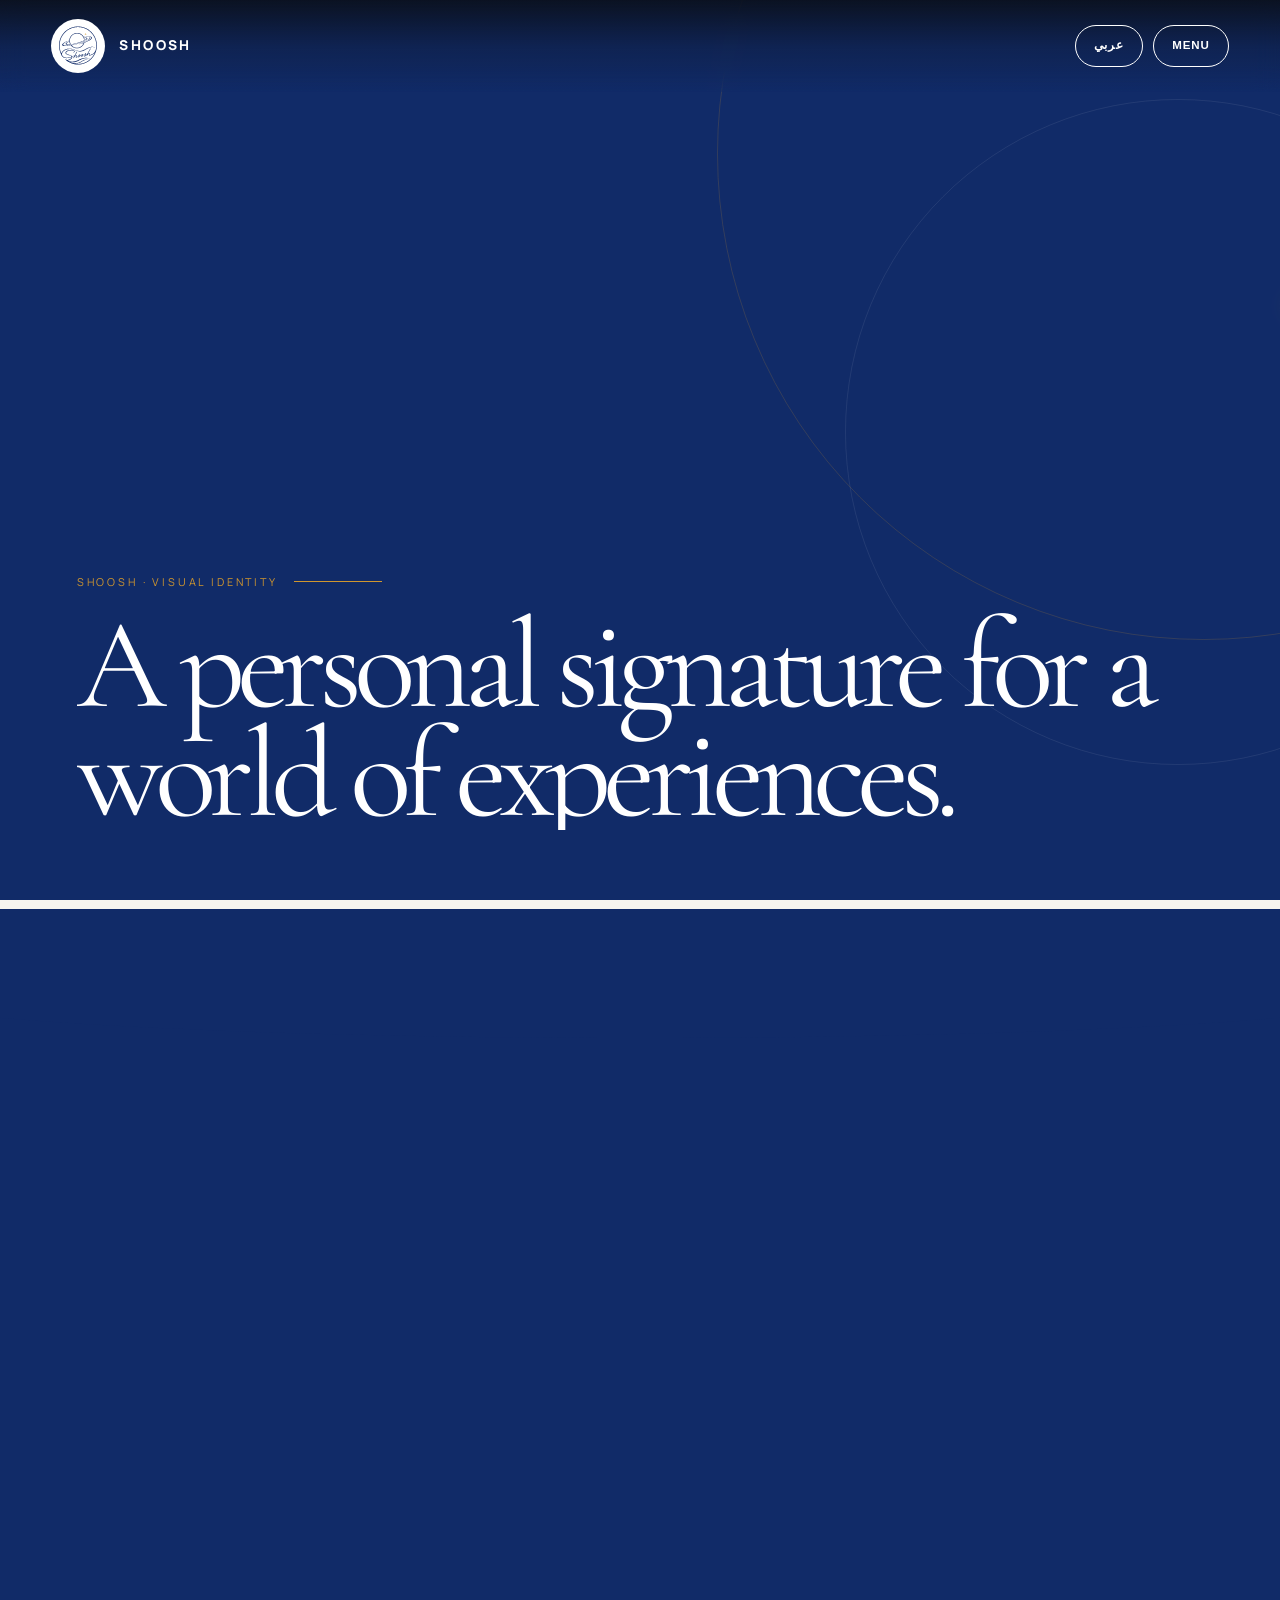
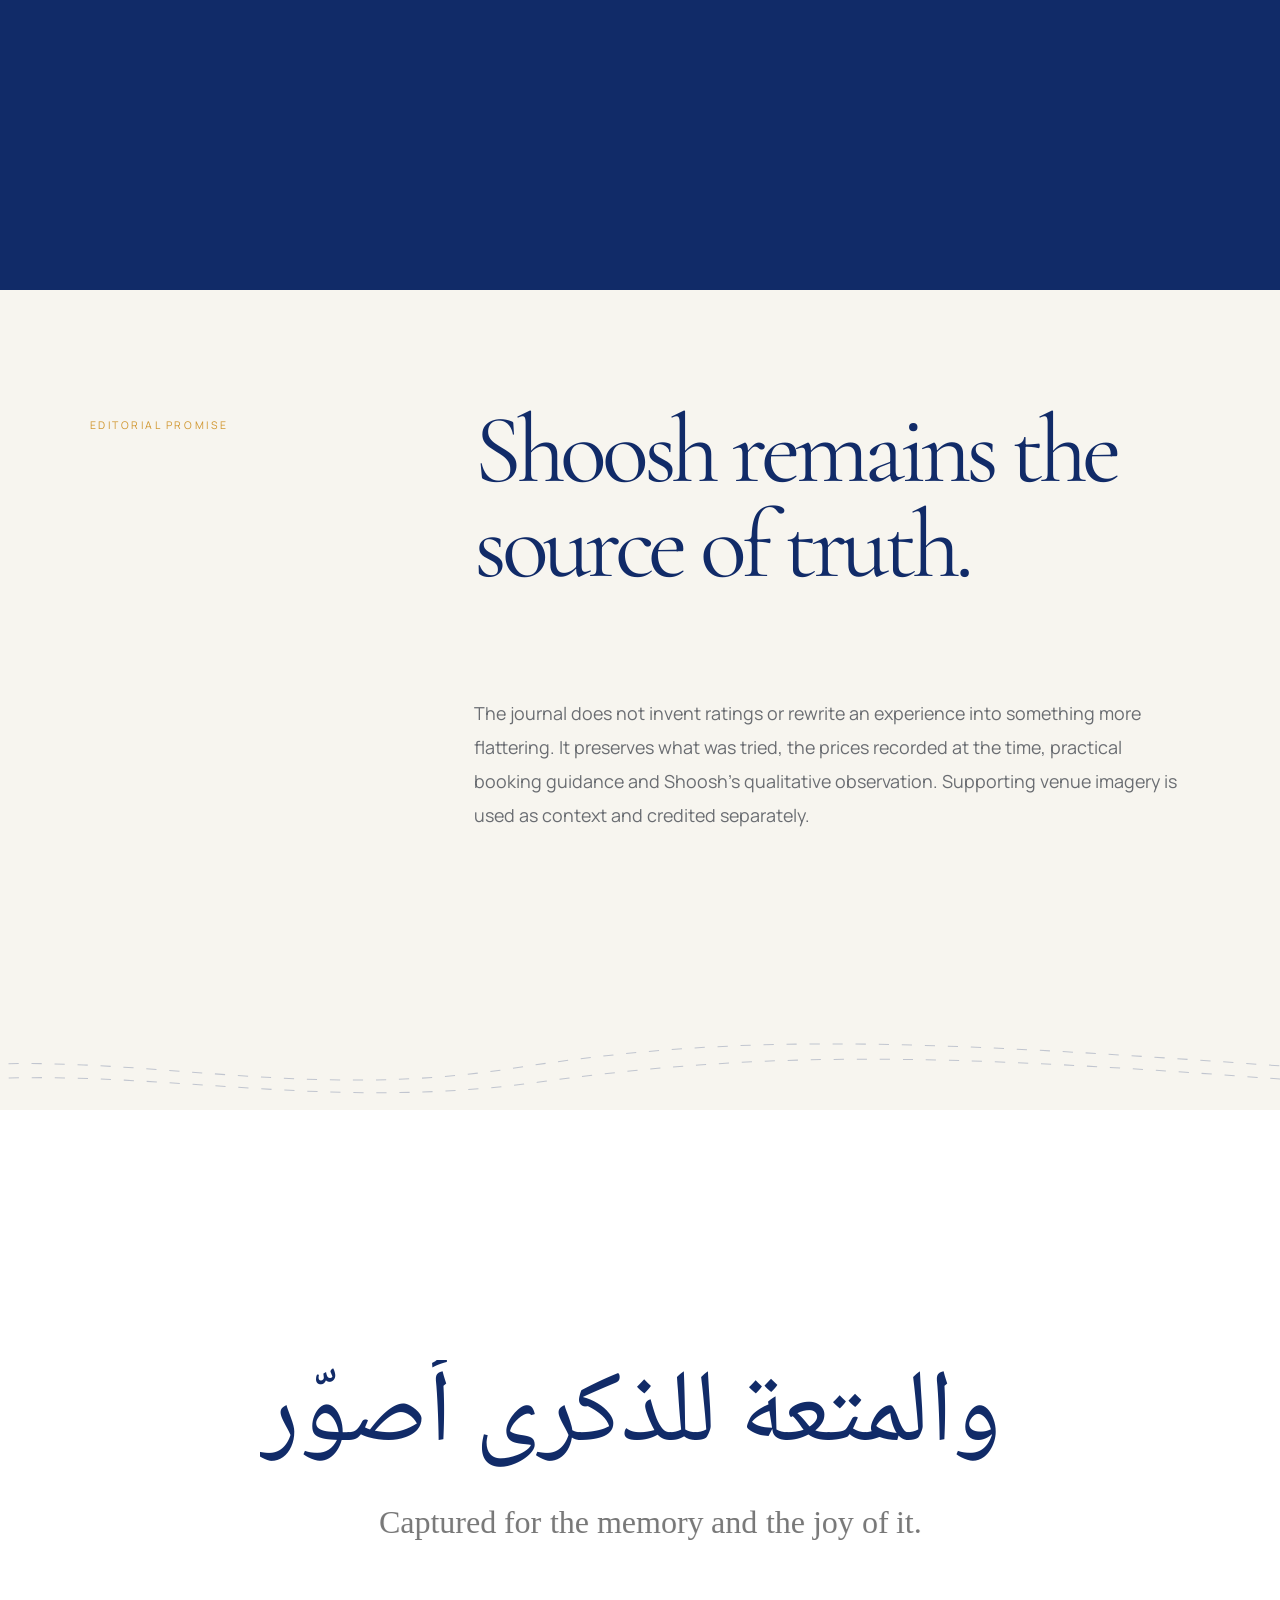
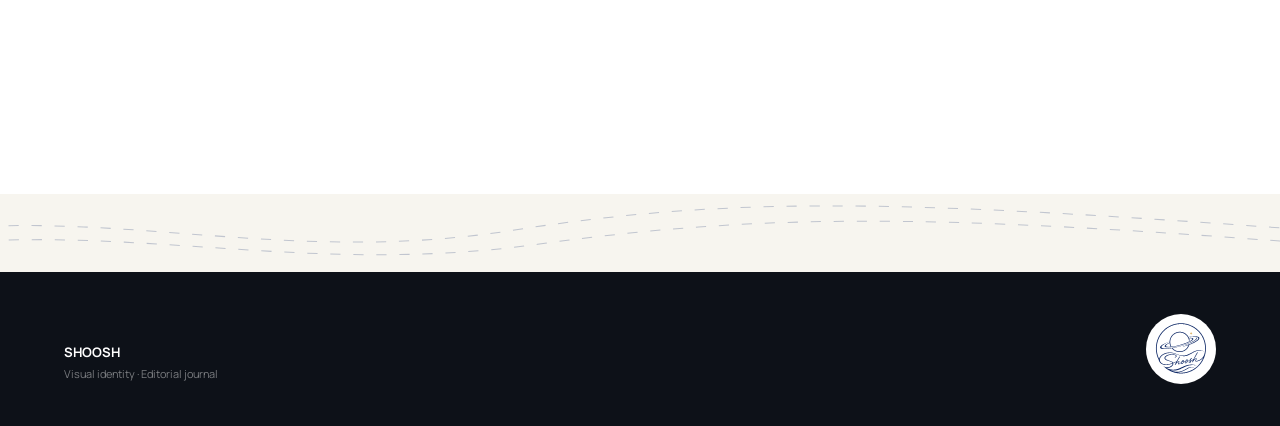
==== commit 889e6db5: "Apply Shoosh typography and motion identity to about page" ====
--- a/about/index.html
+++ b/about/index.html
@@ -1 +1 @@
-<!doctype html><html lang="en" dir="ltr"><head><meta charset="utf-8"><meta name="viewport" content="width=device-width,initial-scale=1,viewport-fit=cover"><meta name="theme-color" content="#112B68"><title>Identity — Shoosh</title><meta name="description" content="The approved Shoosh visual identity and editorial point of view."><link rel="canonical" href="https://ahmedyyya.github.io/Shoosh/about/"><link rel="stylesheet" href="../assets/css/main.css"><link rel="stylesheet" href="../assets/css/brand-v2.css"><link rel="stylesheet" href="../assets/css/cinematic-v4.css"></head><body><a class="skip" href="#content">Skip to content</a><header class="site-header oa-header"><div class="oa-nav"><a class="oa-brand" href="/Shoosh/"><img src="../assets/images/brand/shoosh-primary.svg" alt="Shoosh"><span>SHOOSH</span></a><div class="header-actions"><button class="lang" data-lang-toggle type="button">عربي</button><button class="menu-toggle" data-menu-toggle type="button" aria-expanded="false" aria-controls="site-menu">MENU</button></div></div></header><aside class="oa-menu" id="site-menu" data-oa-menu><nav class="oa-menu-links"><a href="/Shoosh/" data-i18n="home">Home</a><a href="/Shoosh/journal/" data-i18n="journal">Journal</a><a href="/Shoosh/about/" data-i18n="about">Identity</a></nav><div class="oa-menu-meta"><img class="mark" src="../assets/images/brand/shoosh-primary.svg" alt=""><strong data-en="Captured for the memory and the joy of it." data-ar="أصوّر للذكرى والمتعة">Captured for the memory and the joy of it.</strong><span>UAE · SHOOSH</span></div></aside><main id="content"><section class="oa-about-hero" data-theme="dark"><div><div class="oa-index" data-en="SHOOSH · VISUAL IDENTITY" data-ar="شوش · الهوية البصرية">SHOOSH · VISUAL IDENTITY</div><h1 data-en="A personal signature for a world of experiences." data-ar="توقيع شخصي لعالم من التجارب.">A personal signature for a world of experiences.</h1></div></section><section class="oa-identity-section"><div class="oa-identity-logo" data-reveal><img src="../assets/images/brand/shoosh-primary.svg" alt="Approved Shoosh primary logo"></div><div class="oa-identity-copy" data-reveal><div class="oa-index" data-en="THE APPROVED SYSTEM" data-ar="النظام المعتمد">THE APPROVED SYSTEM</div><h2 data-en="Minimal. Sophisticated. Fluid. Personal. Celestial." data-ar="بسيطة. راقية. انسيابية. شخصية. سماوية.">Minimal. Sophisticated. Fluid. Personal. Celestial.</h2><p data-en="The mark remains exactly as approved: Saturn for discovery, orbit for movement, wave for continuity, the Shoosh signature for authorship, and one gold star for the memorable moment. The website never redraws or substitutes the Shoosh lettering." data-ar="تبقى العلامة كما تم اعتمادها تماماً: زحل للاكتشاف، والمدار للحركة، والموجة للاستمرارية، وتوقيع شوش للحضور الشخصي، ونجمة ذهبية واحدة للحظة التي تستحق أن تبقى. ولا يعيد الموقع رسم توقيع شوش أو استبداله.">The mark remains exactly as approved.</p><div class="oa-swatches"><div class="oa-swatch"><i style="background:#112B68"></i><span>Shoosh Blue</span><strong>#112B68</strong></div><div class="oa-swatch"><i style="background:#D0962E"></i><span>Shoosh Gold</span><strong>#D0962E</strong></div><div class="oa-swatch"><i style="background:#FFFFFF"></i><span>Pure White</span><strong>#FFFFFF</strong></div></div></div></section><section class="oa-statement"><div class="oa-statement-inner"><div class="small" data-en="EDITORIAL PROMISE" data-ar="الوعد التحريري">EDITORIAL PROMISE</div><blockquote data-reveal data-en="Shoosh remains the source of truth." data-ar="شوش تبقى مصدر الحقيقة.">Shoosh remains the source of truth.</blockquote><p data-reveal data-en="The journal does not invent ratings or rewrite an experience into something more flattering. It preserves what was tried, the prices recorded at the time, practical booking guidance and Shoosh’s qualitative observation. Supporting venue imagery is used as context and credited separately." data-ar="لا تخترع اليوميات تقييماً رقمياً ولا تعيد صياغة التجربة لتبدو أفضل. بل تحفظ ما تم تجربته، والأسعار المسجلة وقت الزيارة، ومعلومة الحجز، وملاحظة شوش النوعية. وتُستخدم صور الأماكن المساندة كسياق بصري مع نسبها إلى مصدرها بشكل منفصل.">The journal does not invent ratings.</p></div></section><section class="oa-manifesto"><div data-reveal><div class="ar">أصوّر للذكرى والمتعة</div><div class="en">Captured for the memory and the joy of it.</div></div></section></main><footer class="oa-footer"><div><strong>SHOOSH</strong><br><small>Visual identity · Editorial journal</small></div><img src="../assets/images/brand/shoosh-primary.svg" alt="Shoosh"></footer><script src="../assets/js/lang-init.js" defer></script><script src="../assets/js/app.js" defer></script><script src="../assets/js/arabic-polish.js" defer></script><script src="../assets/js/cinematic-v4.js" defer></script></body></html>+<!doctype html><html lang="en" dir="ltr"><head><meta charset="utf-8"><meta name="viewport" content="width=device-width,initial-scale=1,viewport-fit=cover"><meta name="theme-color" content="#112B68"><title>Identity — Shoosh</title><meta name="description" content="The approved Shoosh visual identity and editorial point of view."><link rel="canonical" href="https://ahmedyyya.github.io/Shoosh/about/"><link rel="preconnect" href="https://fonts.googleapis.com"><link rel="preconnect" href="https://fonts.gstatic.com" crossorigin><link href="https://fonts.googleapis.com/css2?family=Cormorant+Garamond:ital,wght@0,400;0,500;1,400&family=IBM+Plex+Sans+Arabic:wght@300;400;500;600&family=Manrope:wght@300;400;500;600;700&family=Noto+Naskh+Arabic:wght@400;500;600&display=swap" rel="stylesheet"><link rel="stylesheet" href="../assets/css/main.css"><link rel="stylesheet" href="../assets/css/brand-v2.css"><link rel="stylesheet" href="../assets/css/cinematic-v4.css"><link rel="stylesheet" href="../assets/css/typography-motion-v5.css"></head><body><a class="skip" href="#content">Skip to content</a><header class="site-header oa-header"><div class="oa-nav"><a class="oa-brand" href="/Shoosh/"><img src="../assets/images/brand/shoosh-primary.svg" alt="Shoosh"><span>SHOOSH</span></a><div class="header-actions"><button class="lang" data-lang-toggle type="button">عربي</button><button class="menu-toggle" data-menu-toggle type="button" aria-expanded="false" aria-controls="site-menu">MENU</button></div></div></header><aside class="oa-menu" id="site-menu" data-oa-menu><nav class="oa-menu-links"><a href="/Shoosh/" data-i18n="home">Home</a><a href="/Shoosh/journal/" data-i18n="journal">Journal</a><a href="/Shoosh/about/" data-i18n="about">Identity</a></nav><div class="oa-menu-meta"><img class="mark" src="../assets/images/brand/shoosh-primary.svg" alt=""><strong data-en="Captured for the memory and the joy of it." data-ar="أصوّر للذكرى والمتعة">Captured for the memory and the joy of it.</strong><span>UAE · SHOOSH</span></div></aside><main id="content"><section class="oa-about-hero" data-theme="dark"><div><div class="oa-index" data-en="SHOOSH · VISUAL IDENTITY" data-ar="شوش · الهوية البصرية">SHOOSH · VISUAL IDENTITY</div><h1 data-en="A personal signature for a world of experiences." data-ar="توقيع شخصي لعالم من التجارب.">A personal signature for a world of experiences.</h1></div></section><section class="oa-identity-section"><div class="oa-identity-logo" data-reveal><img src="../assets/images/brand/shoosh-primary.svg" alt="Approved Shoosh primary logo"></div><div class="oa-identity-copy" data-reveal><div class="oa-index" data-en="THE APPROVED SYSTEM" data-ar="النظام المعتمد">THE APPROVED SYSTEM</div><h2 data-en="Minimal. Sophisticated. Fluid. Personal. Celestial." data-ar="بسيطة. راقية. انسيابية. شخصية. سماوية.">Minimal. Sophisticated. Fluid. Personal. Celestial.</h2><p data-en="The mark remains exactly as approved: Saturn for discovery, orbit for movement, wave for continuity, the Shoosh signature for authorship, and one gold star for the memorable moment. The website never redraws or substitutes the Shoosh lettering." data-ar="تبقى العلامة كما تم اعتمادها تماماً: زحل للاكتشاف، والمدار للحركة، والموجة للاستمرارية، وتوقيع شوش للحضور الشخصي، ونجمة ذهبية واحدة للحظة التي تستحق أن تبقى. ولا يعيد الموقع رسم توقيع شوش أو استبداله.">The mark remains exactly as approved.</p><div class="oa-swatches"><div class="oa-swatch"><i style="background:#112B68"></i><span>Shoosh Blue</span><strong>#112B68</strong></div><div class="oa-swatch"><i style="background:#D0962E"></i><span>Shoosh Gold</span><strong>#D0962E</strong></div><div class="oa-swatch"><i style="background:#FFFFFF"></i><span>Pure White</span><strong>#FFFFFF</strong></div></div></div></section><section class="oa-statement"><div class="oa-statement-inner"><div class="small" data-en="EDITORIAL PROMISE" data-ar="الوعد التحريري">EDITORIAL PROMISE</div><blockquote data-reveal data-en="Shoosh remains the source of truth." data-ar="شوش تبقى مصدر الحقيقة.">Shoosh remains the source of truth.</blockquote><p data-reveal data-en="The journal does not invent ratings or rewrite an experience into something more flattering. It preserves what was tried, the prices recorded at the time, practical booking guidance and Shoosh’s qualitative observation. Supporting venue imagery is used as context and credited separately." data-ar="لا تخترع اليوميات تقييماً رقمياً ولا تعيد صياغة التجربة لتبدو أفضل. بل تحفظ ما تم تجربته، والأسعار المسجلة وقت الزيارة، ومعلومة الحجز، وملاحظة شوش النوعية. وتُستخدم صور الأماكن المساندة كسياق بصري مع نسبها إلى مصدرها بشكل منفصل.">The journal does not invent ratings.</p></div></section><section class="oa-manifesto"><div data-reveal><div class="ar">أصوّر للذكرى والمتعة</div><div class="en">Captured for the memory and the joy of it.</div></div></section></main><footer class="oa-footer"><div><strong>SHOOSH</strong><br><small>Visual identity · Editorial journal</small></div><img src="../assets/images/brand/shoosh-primary.svg" alt="Shoosh"></footer><script src="../assets/js/lang-init.js" defer></script><script src="../assets/js/app.js" defer></script><script src="../assets/js/arabic-polish.js" defer></script><script src="../assets/js/cinematic-v4.js" defer></script><script src="../assets/js/motion-identity-v5.js" defer></script></body></html>
--- a/assets/css/brand-v2.css
+++ b/assets/css/brand-v2.css
@@ -1,2 +1,4 @@
 /* Shoosh 2027 locked identity overlay — authoritative SVG #112B68 / #D0962E / #FFFFFF */
 .brand-logo-img{width:58px;height:58px;object-fit:contain;display:block}.hero{min-height:91vh}.hero-grid{grid-template-columns:.94fr 1.06fr}.hero-mark-wrap{min-height:610px}.hero-logo-img{width:min(590px,92vw);height:auto;position:relative;z-index:3;filter:drop-shadow(0 24px 36px rgba(17,43,104,.12))}.hero-mark-wrap:before{width:82%;box-shadow:0 0 120px rgba(208,150,46,.13)}.identity-mark{display:grid;place-items:center;padding:7%;background:#fff}.identity-logo-img{width:100%;height:100%;object-fit:contain}.original-badge{position:absolute;left:18px;bottom:18px;z-index:3;background:rgba(255,255,255,.94);color:#112B68;font-size:.72rem;font-weight:850;padding:8px 11px;border-radius:999px;box-shadow:0 8px 20px rgba(0,0,0,.14)}.rtl .original-badge{left:auto;right:18px}.price-note{font-size:.86rem!important;background:rgba(208,150,46,.09);border-left:3px solid #D0962E;padding:14px 16px;border-radius:0 12px 12px 0;margin-top:18px}.rtl .price-note{border-left:0;border-right:3px solid #D0962E;border-radius:12px 0 0 12px}.support-media{margin:52px 0 34px}.support-figure{margin:12px 0 0;background:#fff;border:1px solid rgba(17,43,104,.14);border-radius:24px;overflow:hidden;box-shadow:0 12px 34px rgba(17,43,104,.08)}.support-figure img{width:100%;max-height:620px;object-fit:cover;background:#eef1f6}.support-figure figcaption{padding:18px 20px;display:grid;gap:5px;color:#5e687a;font-size:.82rem}.support-figure figcaption strong{color:#112B68;font-size:.92rem}.support-figure figcaption a{color:#112B68;font-weight:800;margin-top:5px}.support-media-note{opacity:.84}.brand-authority-note{display:inline-flex;align-items:center;gap:7px;color:#687181;font-size:.72rem}.brand-authority-note:before{content:'✦';color:#D0962E}@media(max-width:900px){.hero-grid{grid-template-columns:1fr}.hero-copy{text-align:center}.hero-copy .lead{margin-left:auto;margin-right:auto}.hero-line{margin-left:auto;margin-right:auto}.actions{justify-content:center}.hero-mark-wrap{min-height:520px}}@media(max-width:620px){.brand-logo-img{width:48px;height:48px}.hero-mark-wrap{min-height:380px}.hero-logo-img{width:350px}.support-figure img{max-height:420px}}
+/* Approved logo artwork is never recolored by dark/cinematic themes. */
+.oa-brand img,.intro-inner img,.oa-menu-meta .mark,.oa-footer img,.oa-identity-logo img{filter:none!important;mix-blend-mode:normal!important}.intro-inner img,.oa-menu-meta .mark,.oa-footer img{background:#fff;border-radius:50%;padding:3px}.intro-inner img{box-shadow:0 24px 90px rgba(0,0,0,.35)}.oa-menu-meta .mark{opacity:1!important}.oa-footer img{padding:2px}.header-dark .oa-brand img{background:#fff;border-radius:50%;padding:2px}
--- a/assets/css/typography-motion-v5.css
+++ b/assets/css/typography-motion-v5.css
@@ -0,0 +1,51 @@
+/* SHOOSH Typography + Motion Identity v5
+   Preserves approved logo and colours. Movement happens around the mark, never by distorting it. */
+:root{
+  --display-en:'Cormorant Garamond',Georgia,'Times New Roman',serif;
+  --ui-en:'Manrope',-apple-system,BlinkMacSystemFont,'Segoe UI',Arial,sans-serif;
+  --display-ar:'Noto Naskh Arabic','Geeza Pro',Tahoma,serif;
+  --ui-ar:'IBM Plex Sans Arabic','Noto Sans Arabic',Tahoma,sans-serif;
+  --motion-ease:cubic-bezier(.16,1,.3,1);
+}
+body{font-family:var(--ui-en)}body.rtl{font-family:var(--ui-ar)}
+.oa-hero h1,.oa-statement blockquote,.world-title,.oa-section-head h2,.oa-feature-title,.oa-row-copy h3,.oa-story-overlay h1,.oa-quote,.oa-next h2,.oa-about-hero h1,.oa-identity-copy h2,.oa-menu-links a,.oa-menu-meta strong{font-family:var(--display-en)!important}
+.rtl .oa-hero h1,.rtl .oa-statement blockquote,.rtl .world-title,.rtl .oa-section-head h2,.rtl .oa-feature-title,.rtl .oa-row-copy h3,.rtl .oa-story-overlay h1,.rtl .oa-quote,.rtl .oa-next h2,.rtl .oa-about-hero h1,.rtl .oa-identity-copy h2,.rtl .oa-menu-links a,.rtl .oa-menu-meta strong{font-family:var(--display-ar)!important;letter-spacing:0!important}
+.oa-hero h1{font-size:clamp(4.8rem,12.4vw,12.8rem);line-height:.78;letter-spacing:-.07em}.rtl .oa-hero h1{font-size:clamp(4.1rem,10vw,10rem);line-height:1.03}.oa-statement blockquote{font-size:clamp(3.4rem,7.6vw,8.4rem)}.rtl .oa-statement blockquote{line-height:1.18}.world-title{font-size:clamp(6rem,16vw,17rem)}.oa-feature-title{font-size:clamp(4.4rem,9vw,10rem)}
+.oa-index,.kicker,.small,.world-no,.oa-feature-no,.oa-row-no,.story-counter,.oa-story-kicker,.oa-row-meta{font-family:var(--ui-en)!important}.rtl .oa-index,.rtl .kicker,.rtl .small,.rtl .world-no,.rtl .oa-feature-no,.rtl .oa-row-no,.rtl .story-counter,.rtl .oa-story-kicker,.rtl .oa-row-meta{font-family:var(--ui-ar)!important}
+
+/* Kinetic typography */
+[data-kinetic-ready]{overflow:hidden}.kinetic-word{display:inline-block;will-change:transform,opacity;transform:translateY(118%) rotate(2deg);opacity:0;transition:transform .85s var(--motion-ease),opacity .55s ease}.is-visible .kinetic-word,[data-kinetic-ready].kinetic-active .kinetic-word{transform:translateY(0) rotate(0);opacity:1}.kinetic-space{white-space:pre}.kinetic-word:nth-child(2){transition-delay:.035s}.kinetic-word:nth-child(3){transition-delay:.07s}.kinetic-word:nth-child(4){transition-delay:.105s}.kinetic-word:nth-child(5){transition-delay:.14s}.kinetic-word:nth-child(6){transition-delay:.175s}.kinetic-word:nth-child(7){transition-delay:.21s}.kinetic-word:nth-child(8){transition-delay:.245s}
+.kinetic-drift{will-change:transform;transform:translate3d(var(--kinetic-x,0),0,0)}
+
+/* Global orbit field */
+.shoosh-motion-field{position:fixed;inset:0;z-index:2;pointer-events:none;overflow:hidden;mix-blend-mode:normal}.shoosh-orbit{position:absolute;border:1px solid rgba(208,150,46,.18);border-radius:50%;width:min(76vw,1060px);aspect-ratio:1;right:-32vw;top:-26vw;transform:translate3d(var(--orbit-x,0),var(--orbit-y,0),0) rotate(var(--orbit-r,0deg));will-change:transform;transition:border-color .4s}.rtl .shoosh-orbit{right:auto;left:-32vw}.shoosh-orbit.orbit-b{width:min(52vw,760px);right:-18vw;top:11vh;border-color:rgba(255,255,255,.08)}.rtl .shoosh-orbit.orbit-b{right:auto;left:-18vw}.shoosh-star{position:absolute;width:14px;height:14px;left:var(--star-x,72vw);top:var(--star-y,28vh);transform:translate(-50%,-50%) rotate(45deg);background:#D0962E;box-shadow:0 0 26px rgba(208,150,46,.48);will-change:left,top,transform}.shoosh-star:before,.shoosh-star:after{content:'';position:absolute;background:#D0962E;inset:0}.shoosh-star:before{transform:scaleX(.34) scaleY(2.5)}.shoosh-star:after{transform:scaleX(2.5) scaleY(.34)}
+body:not(.header-dark) .shoosh-motion-field{opacity:.32}.oa-hero,.oa-worlds,.oa-selected,.oa-story-hero,.oa-next,.oa-about-hero{isolation:isolate}.oa-hero>*:not(.shoosh-motion-field),.oa-world>*{position:relative;z-index:3}
+
+/* Wave signature between major sections */
+.shoosh-wave-rule{height:78px;position:relative;overflow:hidden;background:var(--paper)}.shoosh-wave-rule svg{position:absolute;inset:0;width:120%;height:100%;left:-10%;fill:none;stroke:#112B68;stroke-width:1.2;opacity:.23;stroke-dasharray:8 10}.shoosh-wave-rule.gold{background:var(--ink)}.shoosh-wave-rule.gold svg{stroke:#D0962E;opacity:.34}
+
+/* Moving editorial ribbon */
+.shoosh-ribbon{position:relative;overflow:hidden;background:var(--paper);border-top:1px solid rgba(17,43,104,.14);border-bottom:1px solid rgba(17,43,104,.14);padding:28px 0}.shoosh-ribbon-track{display:flex;width:max-content;gap:5vw;align-items:center;animation:shooshRibbon 34s linear infinite;will-change:transform}.rtl .shoosh-ribbon-track{animation-direction:reverse}.shoosh-ribbon span{font-family:var(--display-en);font-size:clamp(3rem,6vw,7rem);letter-spacing:-.04em;color:#112B68;white-space:nowrap}.rtl .shoosh-ribbon span{font-family:var(--display-ar);letter-spacing:0}.shoosh-ribbon i{font-style:normal;color:#D0962E;font-size:1.2rem}@keyframes shooshRibbon{to{transform:translateX(-50%)}}
+
+/* World titles become moving typographic architecture */
+.oa-world{min-height:94svh}.world-title{white-space:nowrap;transform:translate3d(var(--world-x,0),0,0);will-change:transform,color}.oa-world:before{content:attr(data-world-index);position:absolute;right:4vw;top:50%;transform:translateY(-50%);font-family:var(--display-en);font-size:min(35vw,520px);line-height:1;color:rgba(255,255,255,.025);pointer-events:none}.rtl .oa-world:before{right:auto;left:4vw;font-family:var(--display-ar)}
+
+/* Image choreography */
+.oa-feature .media,.oa-story-media .media,.oa-row-media .media{will-change:transform,filter}.oa-feature{clip-path:inset(0 0 0 0)}.oa-feature .media{transform:scale(var(--image-scale,1.06)) translate3d(0,var(--image-y,0),0)}.oa-feature-copy{transform:translate3d(0,var(--copy-y,0),0);will-change:transform}.oa-row-media{clip-path:inset(0 round 1px)}
+
+/* Story: pinned opening and large sequence typography */
+.oa-story-stage{height:160svh;position:relative;background:#0d1118}.oa-story-stage>.oa-story-hero{position:sticky;top:0;height:100svh;min-height:100svh}.oa-story-stage:before{content:attr(data-story-index);position:absolute;z-index:4;right:3vw;bottom:2vh;font-family:var(--display-en);font-size:min(34vw,520px);line-height:.8;color:rgba(255,255,255,.045);pointer-events:none}.rtl .oa-story-stage:before{right:auto;left:3vw;font-family:var(--display-ar)}.oa-story-stage .oa-story-overlay{transform:translate3d(0,var(--story-copy-y,0),0);opacity:var(--story-copy-o,1)}.oa-story-stage .oa-story-media .media{transform:scale(var(--story-scale,1.08)) translate3d(0,var(--story-y,0),0)}
+.oa-dish{opacity:0;transform:translateY(24px);transition:opacity .6s ease,transform .8s var(--motion-ease)}.oa-dish.is-visible{opacity:1;transform:none}.oa-dish-name:after{content:'';display:inline-block;width:0;height:1px;background:#D0962E;margin-inline-start:14px;vertical-align:middle;transition:width .45s var(--motion-ease)}.oa-dish:hover .oa-dish-name:after{width:clamp(28px,8vw,120px)}
+
+/* Dynamic typography depth */
+.oa-manifesto{overflow:hidden}.oa-manifesto .ar,.oa-manifesto .en{will-change:transform}.oa-manifesto .ar{transform:translate3d(var(--manifesto-ar-x,0),0,0)}.oa-manifesto .en{transform:translate3d(var(--manifesto-en-x,0),0,0)}
+
+/* Wave page transition */
+.shoosh-wave-wipe{position:fixed;inset:0;z-index:1200;pointer-events:none;transform:translateY(110%);transition:transform .7s var(--motion-ease);background:#112B68;overflow:hidden}.shoosh-wave-wipe:before,.shoosh-wave-wipe:after{content:'';position:absolute;left:-10%;width:120%;height:90px;border-radius:50%;background:#112B68}.shoosh-wave-wipe:before{top:-42px;box-shadow:0 -18px 0 rgba(208,150,46,.72)}.shoosh-wave-wipe:after{top:-64px;background:transparent;border-top:2px solid rgba(255,255,255,.45)}.shoosh-wave-wipe.go{transform:translateY(0)}
+
+/* Progress line */
+.shoosh-progress{position:fixed;z-index:260;left:0;bottom:0;height:2px;width:var(--scroll-progress,0%);background:#D0962E;box-shadow:0 0 12px rgba(208,150,46,.45);pointer-events:none}
+
+@media(max-width:760px){
+  .oa-hero h1{font-size:clamp(4.2rem,20vw,7.6rem);line-height:.84}.rtl .oa-hero h1{font-size:clamp(3.5rem,15vw,6rem);line-height:1.08}.world-title{font-size:clamp(5rem,25vw,10rem)}.oa-feature-title{font-size:clamp(3.6rem,17vw,6.5rem)}.shoosh-orbit{width:130vw;right:-70vw;top:-30vw}.rtl .shoosh-orbit{left:-70vw;right:auto}.shoosh-ribbon{padding:20px 0}.shoosh-ribbon span{font-size:clamp(2.6rem,15vw,5rem)}.oa-story-stage{height:142svh}.oa-story-stage:before{font-size:46vw;bottom:7vh}.oa-dish-name:after{display:none}}
+@media(prefers-reduced-motion:reduce){.shoosh-ribbon-track{animation:none}.kinetic-word,.oa-dish{transition:none;transform:none;opacity:1}.shoosh-motion-field{display:none}.oa-story-stage{height:auto}.oa-story-stage>.oa-story-hero{position:relative}.shoosh-wave-wipe{transition:none}}
